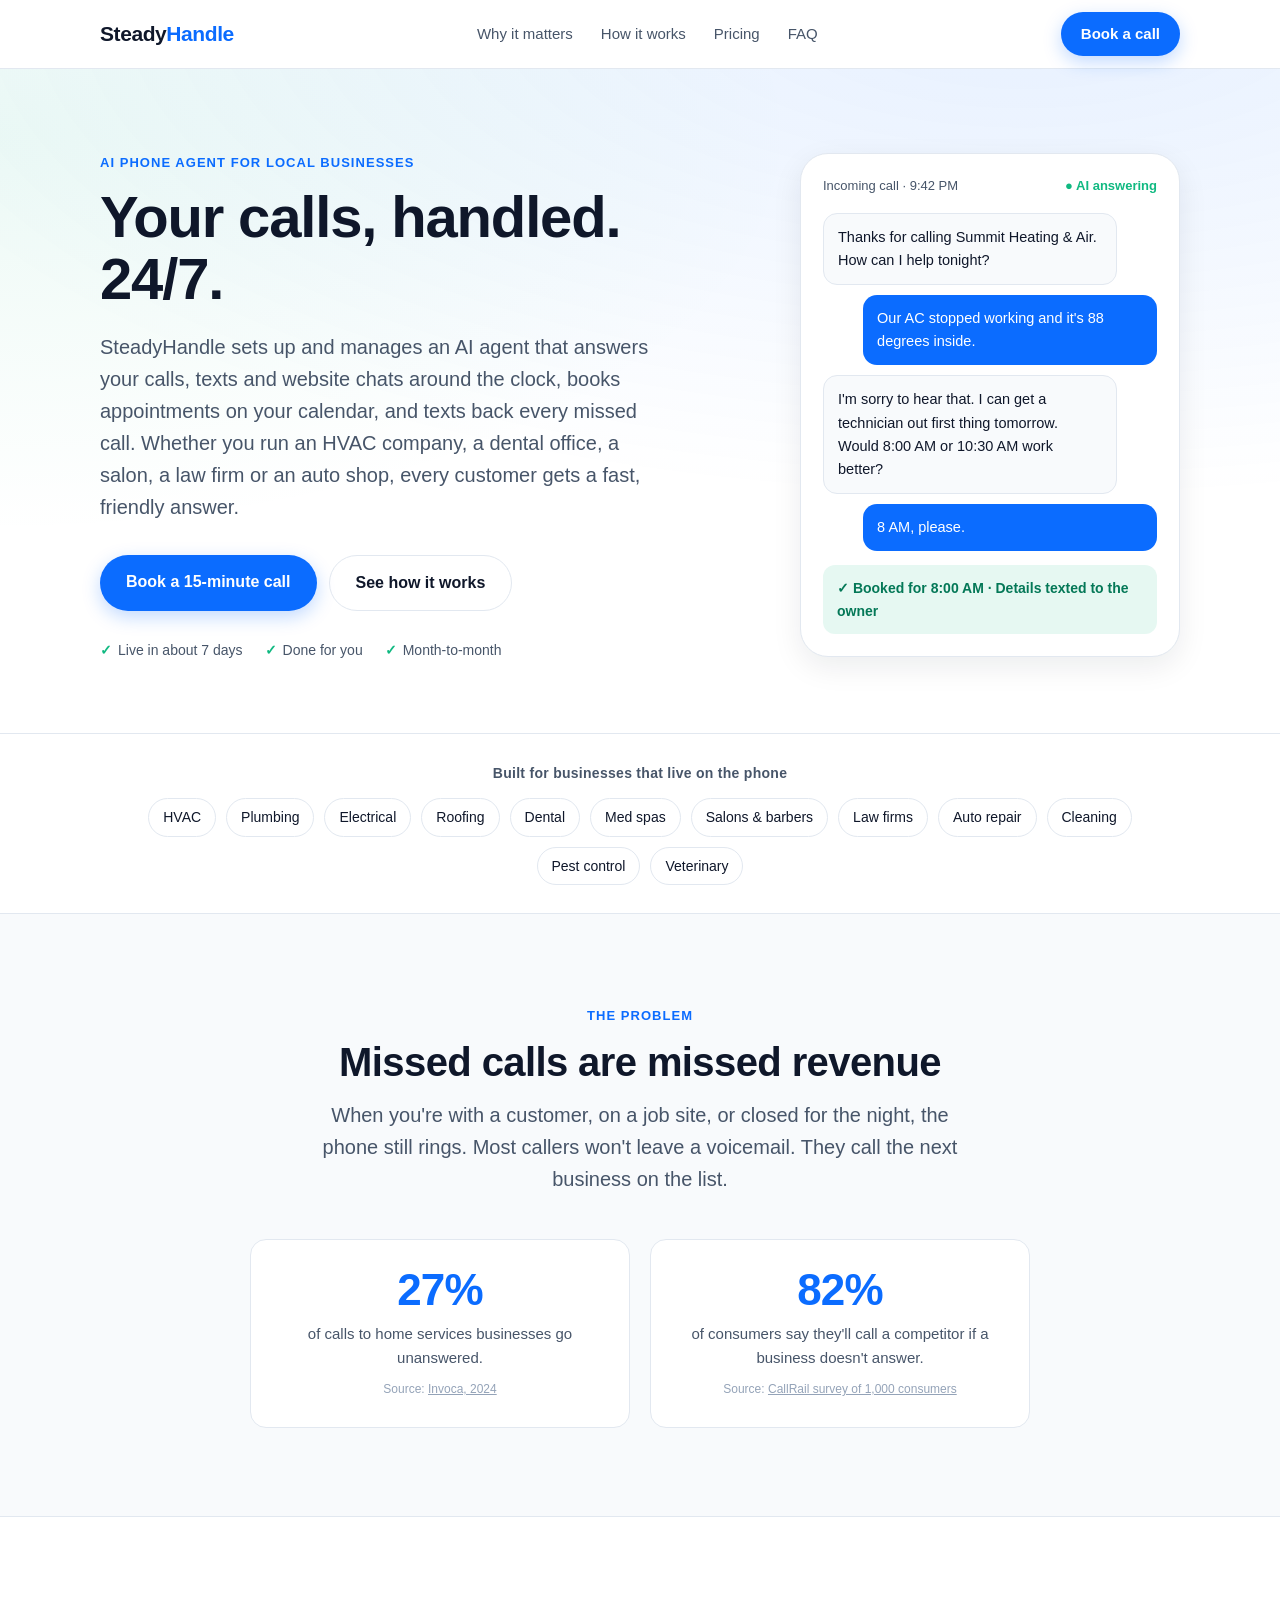
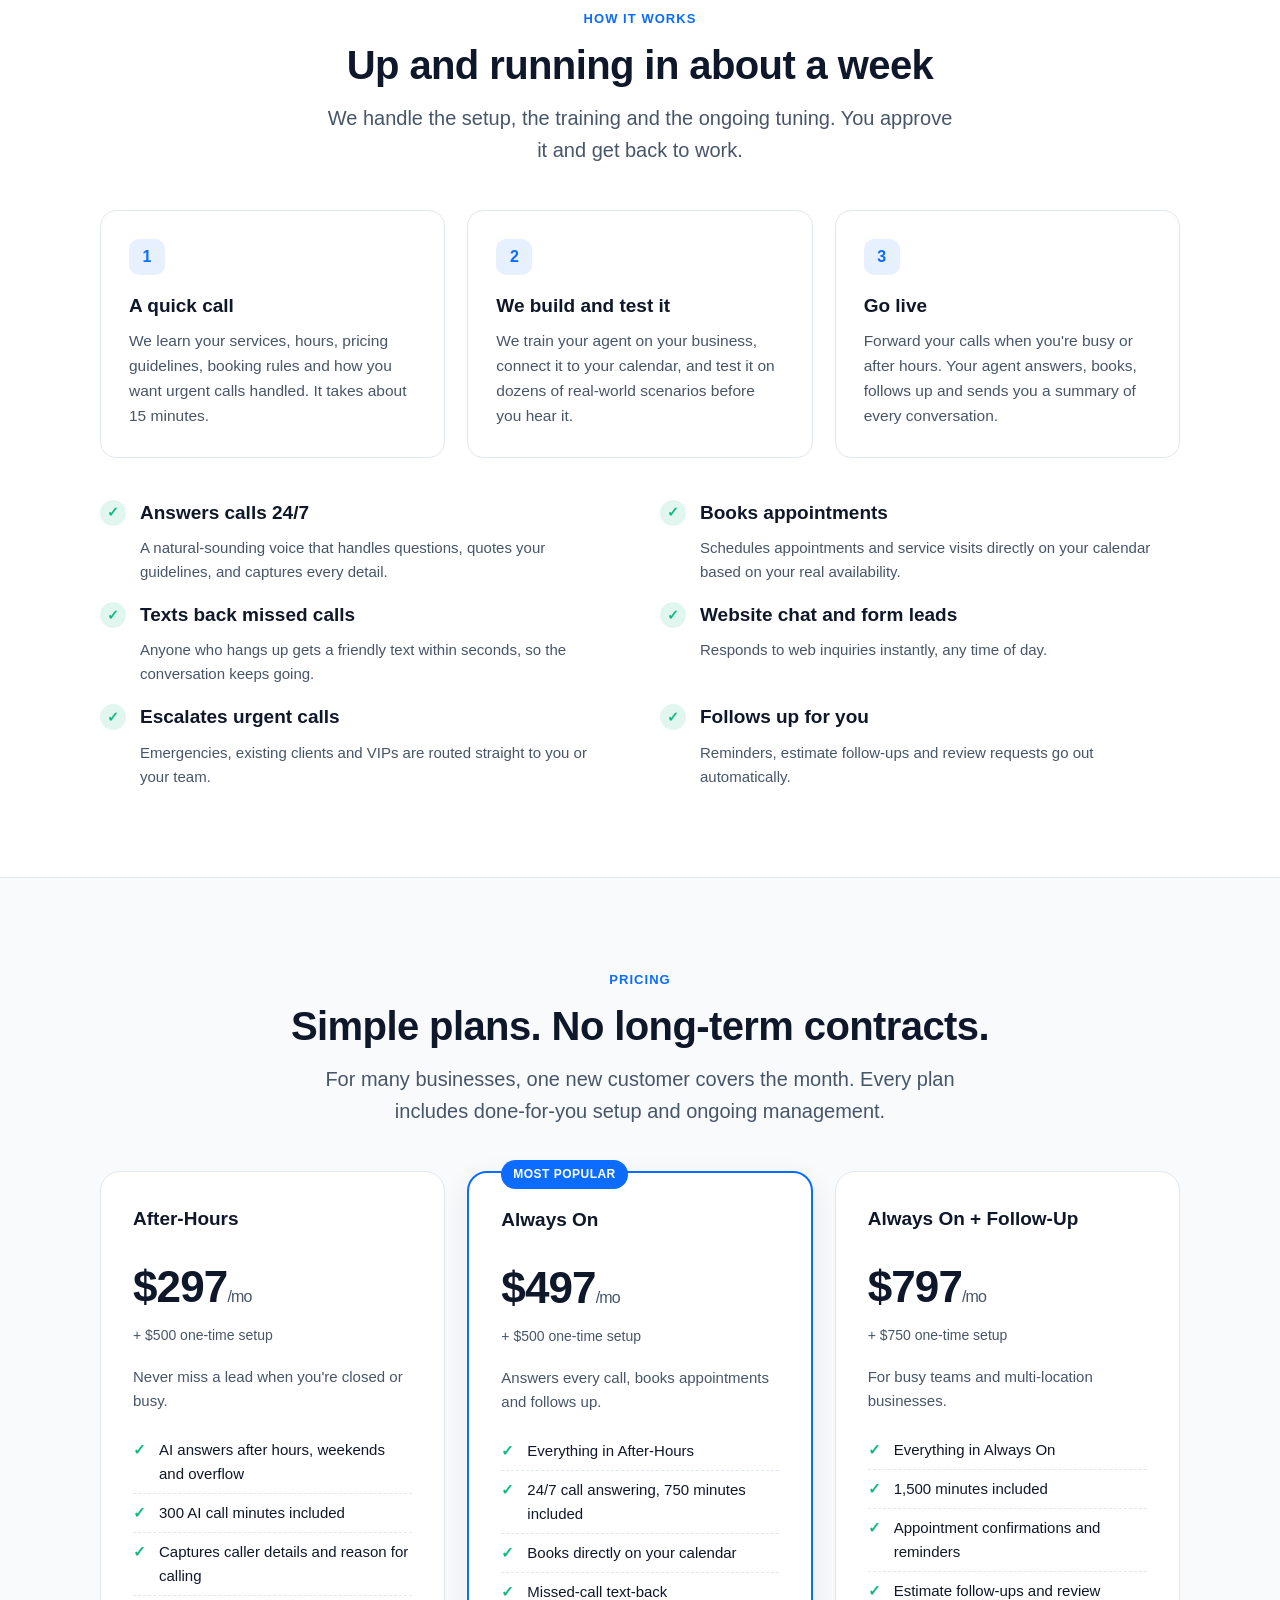
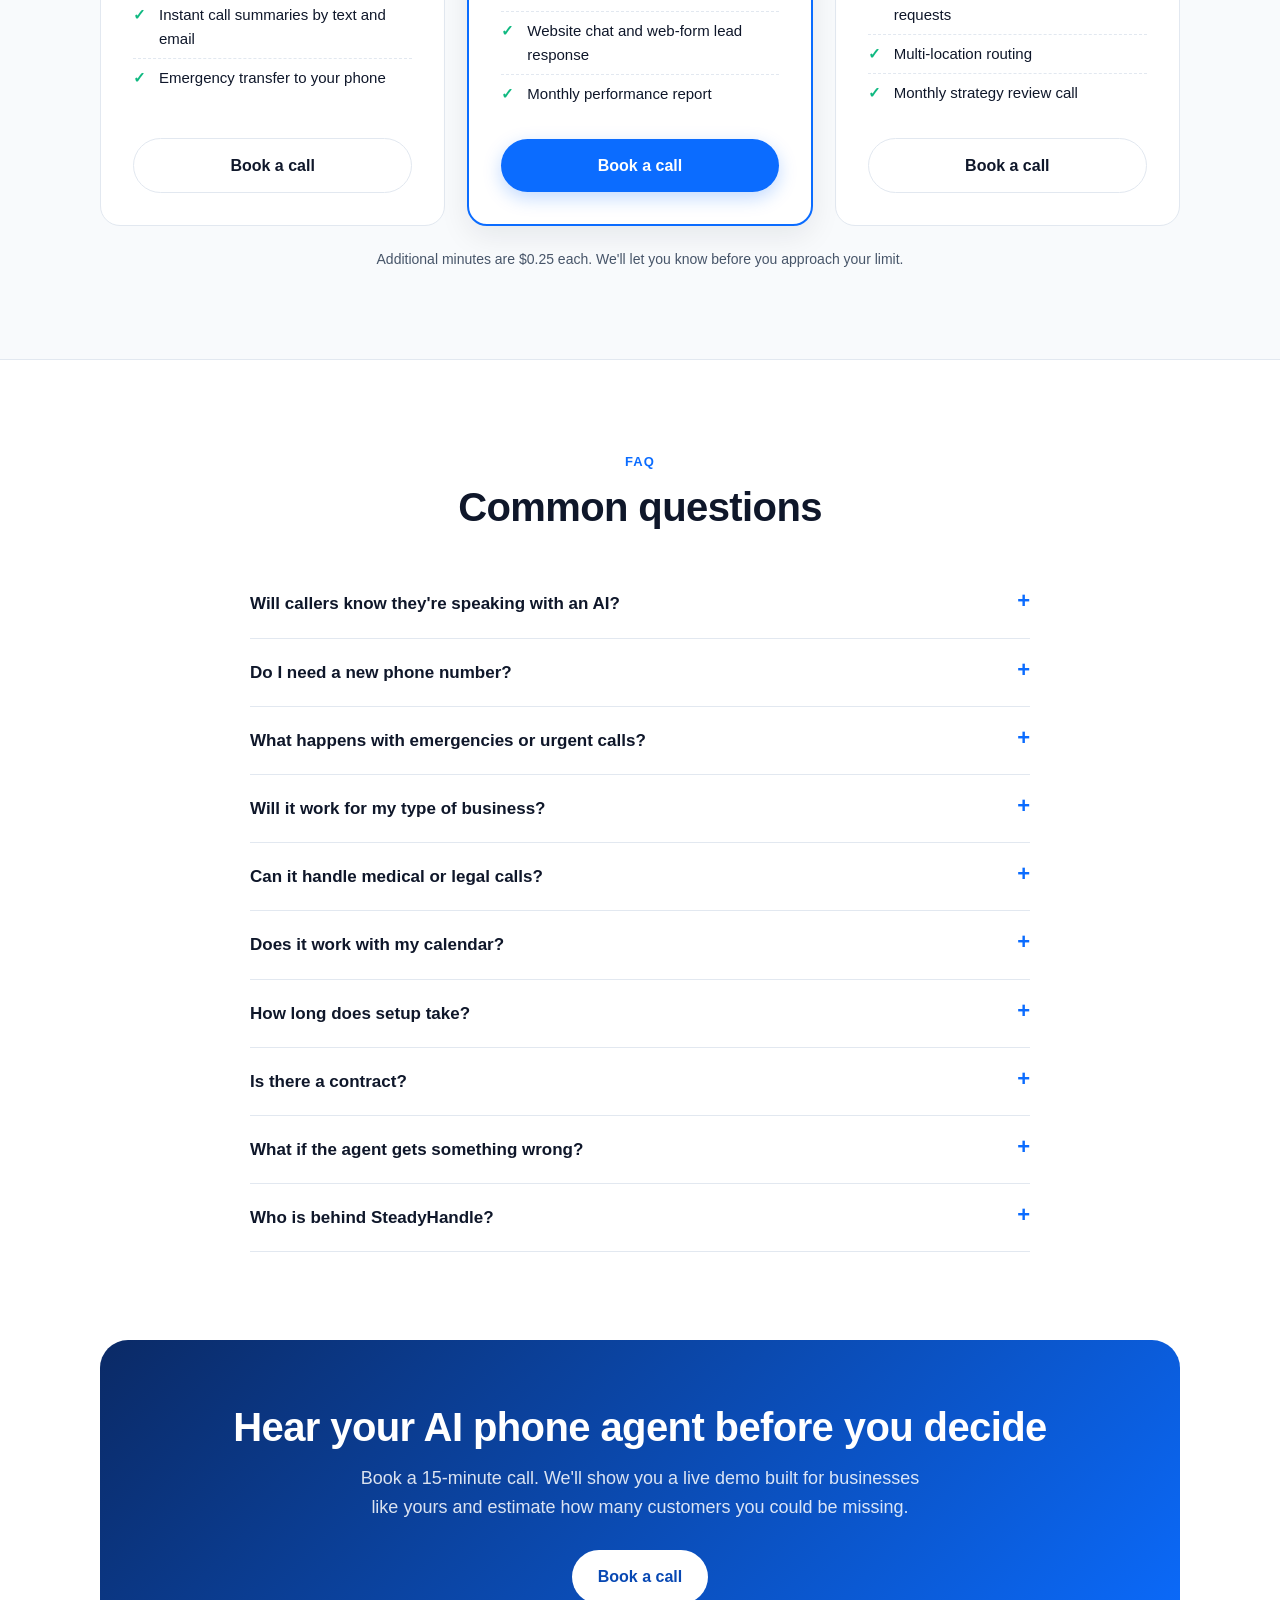
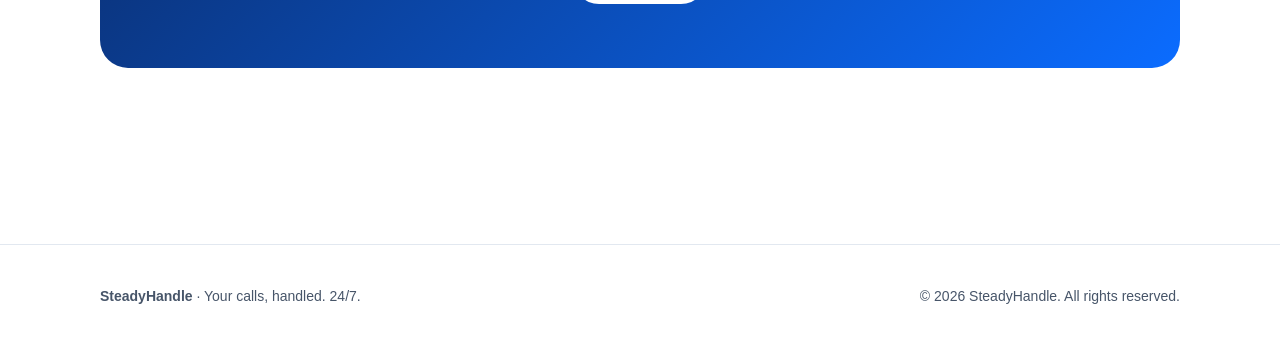
==== index.html @ 657ace02 "Point booking CTAs at cal.com scheduling link Replace the #book anchor on every booking CTA with htt" ====
<!DOCTYPE html>
<html lang="en">
<head>
<meta charset="UTF-8">
<meta name="viewport" content="width=device-width, initial-scale=1.0">
<title>SteadyHandle | Your calls, handled. 24/7.</title>
<meta name="description" content="SteadyHandle sets up and manages an AI phone agent for local businesses. It answers calls, texts and web chats 24/7, books appointments on your calendar, and texts back missed calls.">
<style>
  :root{
    --ink:#0f172a;--muted:#475569;--line:#e2e8f0;--bg:#ffffff;--soft:#f8fafc;
    --brand:#0b6cff;--brand-dark:#0848b3;--accent:#10b981;--radius:16px;
    --shadow:0 10px 30px rgba(15,23,42,.08);
  }
  *{box-sizing:border-box;margin:0;padding:0}
  html{scroll-behavior:smooth}
  body{font-family:-apple-system,BlinkMacSystemFont,"Segoe UI",Inter,Roboto,Helvetica,Arial,sans-serif;color:var(--ink);background:var(--bg);line-height:1.6;-webkit-font-smoothing:antialiased}
  a{color:inherit;text-decoration:none}
  .wrap{max-width:1120px;margin:0 auto;padding:0 20px}
  .btn{display:inline-block;background:var(--brand);color:#fff;font-weight:600;padding:14px 26px;border-radius:999px;transition:background .2s,transform .2s;box-shadow:0 6px 18px rgba(11,108,255,.25)}
  .btn:hover{background:var(--brand-dark);transform:translateY(-1px)}
  .btn.ghost{background:transparent;color:var(--ink);border:1px solid var(--line);box-shadow:none}
  .btn.ghost:hover{background:var(--soft)}
  section{padding:88px 0}
  .eyebrow{display:inline-block;font-size:13px;font-weight:700;letter-spacing:.08em;text-transform:uppercase;color:var(--brand);margin-bottom:12px}
  h1{font-size:clamp(34px,5.5vw,58px);line-height:1.08;letter-spacing:-.02em}
  h2{font-size:clamp(28px,4vw,40px);line-height:1.15;letter-spacing:-.015em;margin-bottom:14px}
  h3{font-size:19px;margin-bottom:8px}
  .lead{font-size:clamp(17px,2vw,20px);color:var(--muted);max-width:640px}
  .center{text-align:center}.center .lead{margin:0 auto}

  /* nav */
  header{position:sticky;top:0;z-index:50;background:rgba(255,255,255,.92);backdrop-filter:blur(10px);border-bottom:1px solid var(--line)}
  .nav{display:flex;align-items:center;justify-content:space-between;height:68px}
  .logo{font-weight:800;font-size:21px;letter-spacing:-.02em}
  .logo em{font-style:normal;color:var(--brand)}
  .nav ul{display:flex;gap:28px;list-style:none;font-size:15px;color:var(--muted)}
  .nav ul a:hover{color:var(--ink)}
  .nav .btn{padding:10px 20px;font-size:15px}
  @media(max-width:820px){.nav ul{display:none}}

  /* hero */
  .hero{padding:80px 0 72px;background:radial-gradient(1200px 500px at 80% -10%,rgba(11,108,255,.10),transparent),radial-gradient(800px 400px at 0% 10%,rgba(16,185,129,.08),transparent)}
  .hero-grid{display:grid;grid-template-columns:1.1fr .9fr;gap:56px;align-items:center}
  .hero p.lead{margin:20px 0 32px}
  .cta-row{display:flex;gap:12px;flex-wrap:wrap}
  .trust{margin-top:28px;display:flex;gap:22px;flex-wrap:wrap;font-size:14px;color:var(--muted)}
  .trust div::before{content:"✓";color:var(--accent);font-weight:700;margin-right:6px}
  .phone{background:#fff;border:1px solid var(--line);border-radius:28px;box-shadow:var(--shadow);padding:22px;max-width:380px;margin-left:auto}
  .phone .top{display:flex;justify-content:space-between;font-size:13px;color:var(--muted);margin-bottom:16px}
  .live{color:var(--accent);font-weight:600}
  .bubble{padding:12px 14px;border-radius:14px;font-size:14.5px;margin-bottom:10px;max-width:88%}
  .bubble.ai{background:var(--soft);border:1px solid var(--line)}
  .bubble.caller{background:var(--brand);color:#fff;margin-left:auto}
  .booked{margin-top:14px;padding:12px 14px;border-radius:12px;background:rgba(16,185,129,.1);color:#047857;font-size:14px;font-weight:600}
  @media(max-width:900px){.hero-grid{grid-template-columns:1fr}.phone{margin:0 auto}}

  .industries{padding:28px 0;border-top:1px solid var(--line)}
  .ind-title{text-align:center;font-size:14px;font-weight:600;color:var(--muted);margin-bottom:14px;letter-spacing:.02em}
  .chips{display:flex;flex-wrap:wrap;gap:10px;justify-content:center}
  .chips span{border:1px solid var(--line);border-radius:999px;padding:7px 14px;font-size:14px;color:var(--ink);background:#fff}
  /* problem */
  .problem{background:var(--soft);border-top:1px solid var(--line);border-bottom:1px solid var(--line)}
  .stats{display:grid;grid-template-columns:repeat(2,1fr);gap:20px;margin-top:44px;max-width:780px;margin-left:auto;margin-right:auto}
  .stat{background:#fff;border:1px solid var(--line);border-radius:var(--radius);padding:28px}
  .stat b{display:block;font-size:44px;line-height:1;color:var(--brand);margin-bottom:10px;letter-spacing:-.02em}
  .stat p{color:var(--muted);font-size:15px}
  .src{font-size:12px;color:#94a3b8;margin-top:10px;display:block}
  .src a{text-decoration:underline}
  @media(max-width:820px){.stats{grid-template-columns:1fr}}

  /* steps / features */
  .grid3{display:grid;grid-template-columns:repeat(3,1fr);gap:22px;margin-top:44px}
  .card{border:1px solid var(--line);border-radius:var(--radius);padding:28px;background:#fff}
  .num{width:36px;height:36px;border-radius:10px;background:rgba(11,108,255,.1);color:var(--brand);font-weight:800;display:flex;align-items:center;justify-content:center;margin-bottom:16px}
  .card p{color:var(--muted);font-size:15.5px}
  .features{display:grid;grid-template-columns:repeat(2,1fr);gap:16px 40px;margin-top:40px}
  .feat{display:flex;gap:14px}
  .feat i{flex:0 0 26px;height:26px;border-radius:50%;background:rgba(16,185,129,.12);color:var(--accent);font-style:normal;font-weight:800;display:flex;align-items:center;justify-content:center;font-size:14px;margin-top:2px}
  .feat p{color:var(--muted);font-size:15px}
  @media(max-width:820px){.grid3,.features{grid-template-columns:1fr}}

  /* pricing */
  .pricing{background:var(--soft);border-top:1px solid var(--line);border-bottom:1px solid var(--line)}
  .plans{display:grid;grid-template-columns:repeat(3,1fr);gap:22px;margin-top:44px;align-items:stretch}
  .plan{background:#fff;border:1px solid var(--line);border-radius:20px;padding:32px;display:flex;flex-direction:column}
  .plan.pop{border:2px solid var(--brand);box-shadow:var(--shadow);position:relative}
  .badge{position:absolute;top:-13px;left:32px;background:var(--brand);color:#fff;font-size:12px;font-weight:700;padding:5px 12px;border-radius:999px;letter-spacing:.04em}
  .plan .price{font-size:44px;font-weight:800;letter-spacing:-.02em;margin:10px 0 2px}
  .plan .price small{font-size:16px;font-weight:500;color:var(--muted)}
  .plan .setup{font-size:14px;color:var(--muted);margin-bottom:18px}
  .plan .desc{color:var(--muted);font-size:15px;margin-bottom:18px}
  .plan ul{list-style:none;margin-bottom:26px;flex:1}
  .plan li{padding:7px 0 7px 26px;position:relative;font-size:15px;border-bottom:1px dashed var(--line)}
  .plan li:last-child{border-bottom:0}
  .plan li::before{content:"✓";position:absolute;left:0;color:var(--accent);font-weight:800}
  .plan .btn{text-align:center}
  .note{text-align:center;color:var(--muted);font-size:14px;margin-top:22px}
  @media(max-width:900px){.plans{grid-template-columns:1fr}}

  /* faq */
  .faq{max-width:780px;margin:40px auto 0}
  details{border-bottom:1px solid var(--line);padding:20px 0}
  summary{cursor:pointer;font-weight:600;font-size:17px;list-style:none;display:flex;justify-content:space-between;gap:16px}
  summary::-webkit-details-marker{display:none}
  summary::after{content:"+";font-size:22px;color:var(--brand);line-height:1}
  details[open] summary::after{content:"–"}
  details p{color:var(--muted);margin-top:12px;font-size:15.5px}

  /* cta */
  .final{background:linear-gradient(135deg,#0b2a66,#0b6cff);color:#fff;border-radius:28px;padding:64px 32px;text-align:center}
  .final h2{color:#fff}
  .final p{color:rgba(255,255,255,.85);max-width:560px;margin:0 auto 28px;font-size:18px}
  .final .btn{background:#fff;color:var(--brand-dark);box-shadow:none}
  .final .btn:hover{background:#eef4ff}
  footer{padding:40px 0;color:var(--muted);font-size:14px;border-top:1px solid var(--line);margin-top:88px}
  .foot{display:flex;justify-content:space-between;gap:16px;flex-wrap:wrap}
</style>
</head>
<body>

<header>
  <div class="wrap nav">
    <a href="#" class="logo">Steady<em>Handle</em></a>
    <ul>
      <li><a href="#problem">Why it matters</a></li>
      <li><a href="#how">How it works</a></li>
      <li><a href="#pricing">Pricing</a></li>
      <li><a href="#faq">FAQ</a></li>
    </ul>
    <a href="https://cal.com/steadyhandle/intro" target="_blank" rel="noopener" class="btn">Book a call</a>
  </div>
</header>

<section class="hero">
  <div class="wrap hero-grid">
    <div>
      <span class="eyebrow">AI phone agent for local businesses</span>
      <h1>Your calls, handled. 24/7.</h1>
      <p class="lead">SteadyHandle sets up and manages an AI agent that answers your calls, texts and website chats around the clock, books appointments on your calendar, and texts back every missed call. Whether you run an HVAC company, a dental office, a salon, a law firm or an auto shop, every customer gets a fast, friendly answer.</p>
      <div class="cta-row">
        <a href="https://cal.com/steadyhandle/intro" target="_blank" rel="noopener" class="btn">Book a 15-minute call</a>
        <a href="#how" class="btn ghost">See how it works</a>
      </div>
      <div class="trust">
        <div>Live in about 7 days</div>
        <div>Done for you</div>
        <div>Month-to-month</div>
      </div>
    </div>
    <div class="phone" aria-label="Example call transcript">
      <div class="top"><span>Incoming call · 9:42 PM</span><span class="live">● AI answering</span></div>
      <div class="bubble ai">Thanks for calling Summit Heating &amp; Air. How can I help tonight?</div>
      <div class="bubble caller">Our AC stopped working and it's 88 degrees inside.</div>
      <div class="bubble ai">I'm sorry to hear that. I can get a technician out first thing tomorrow. Would 8:00 AM or 10:30 AM work better?</div>
      <div class="bubble caller">8 AM, please.</div>
      <div class="booked">✓ Booked for 8:00 AM · Details texted to the owner</div>
    </div>
  </div>
</section>


<section class="industries" aria-label="Industries we serve">
  <div class="wrap">
    <p class="ind-title">Built for businesses that live on the phone</p>
    <div class="chips">
      <span>HVAC</span><span>Plumbing</span><span>Electrical</span><span>Roofing</span><span>Dental</span><span>Med spas</span><span>Salons &amp; barbers</span><span>Law firms</span><span>Auto repair</span><span>Cleaning</span><span>Pest control</span><span>Veterinary</span>
    </div>
  </div>
</section>

<section class="problem" id="problem">
  <div class="wrap center">
    <span class="eyebrow">The problem</span>
    <h2>Missed calls are missed revenue</h2>
    <p class="lead">When you're with a customer, on a job site, or closed for the night, the phone still rings. Most callers won't leave a voicemail. They call the next business on the list.</p>
    <div class="stats">
      <div class="stat">
        <b>27%</b>
        <p>of calls to home services businesses go unanswered.</p>
        <span class="src">Source: <a href="https://www.invoca.com/blog/how-much-missed-sales-calls-cost-home-services-businesses" target="_blank" rel="noopener">Invoca, 2024</a></span>
      </div>
      <div class="stat">
        <b>82%</b>
        <p>of consumers say they'll call a competitor if a business doesn't answer.</p>
        <span class="src">Source: <a href="https://www.callrail.com/blog/missed-calls-cost-businesses-more-than-ever" target="_blank" rel="noopener">CallRail survey of 1,000 consumers</a></span>
      </div>
    </div>
  </div>
</section>

<section id="how">
  <div class="wrap">
    <div class="center">
      <span class="eyebrow">How it works</span>
      <h2>Up and running in about a week</h2>
      <p class="lead">We handle the setup, the training and the ongoing tuning. You approve it and get back to work.</p>
    </div>
    <div class="grid3">
      <div class="card"><div class="num">1</div><h3>A quick call</h3><p>We learn your services, hours, pricing guidelines, booking rules and how you want urgent calls handled. It takes about 15 minutes.</p></div>
      <div class="card"><div class="num">2</div><h3>We build and test it</h3><p>We train your agent on your business, connect it to your calendar, and test it on dozens of real-world scenarios before you hear it.</p></div>
      <div class="card"><div class="num">3</div><h3>Go live</h3><p>Forward your calls when you're busy or after hours. Your agent answers, books, follows up and sends you a summary of every conversation.</p></div>
    </div>
    <div class="features">
      <div class="feat"><i>✓</i><div><h3>Answers calls 24/7</h3><p>A natural-sounding voice that handles questions, quotes your guidelines, and captures every detail.</p></div></div>
      <div class="feat"><i>✓</i><div><h3>Books appointments</h3><p>Schedules appointments and service visits directly on your calendar based on your real availability.</p></div></div>
      <div class="feat"><i>✓</i><div><h3>Texts back missed calls</h3><p>Anyone who hangs up gets a friendly text within seconds, so the conversation keeps going.</p></div></div>
      <div class="feat"><i>✓</i><div><h3>Website chat and form leads</h3><p>Responds to web inquiries instantly, any time of day.</p></div></div>
      <div class="feat"><i>✓</i><div><h3>Escalates urgent calls</h3><p>Emergencies, existing clients and VIPs are routed straight to you or your team.</p></div></div>
      <div class="feat"><i>✓</i><div><h3>Follows up for you</h3><p>Reminders, estimate follow-ups and review requests go out automatically.</p></div></div>
    </div>
  </div>
</section>

<section class="pricing" id="pricing">
  <div class="wrap">
    <div class="center">
      <span class="eyebrow">Pricing</span>
      <h2>Simple plans. No long-term contracts.</h2>
      <p class="lead">For many businesses, one new customer covers the month. Every plan includes done-for-you setup and ongoing management.</p>
    </div>
    <div class="plans">
      <div class="plan">
        <h3>After-Hours</h3>
        <div class="price">$297<small>/mo</small></div>
        <div class="setup">+ $500 one-time setup</div>
        <p class="desc">Never miss a lead when you're closed or busy.</p>
        <ul>
          <li>AI answers after hours, weekends and overflow</li>
          <li>300 AI call minutes included</li>
          <li>Captures caller details and reason for calling</li>
          <li>Instant call summaries by text and email</li>
          <li>Emergency transfer to your phone</li>
        </ul>
        <a href="https://cal.com/steadyhandle/intro" target="_blank" rel="noopener" class="btn ghost">Book a call</a>
      </div>
      <div class="plan pop">
        <span class="badge">MOST POPULAR</span>
        <h3>Always On</h3>
        <div class="price">$497<small>/mo</small></div>
        <div class="setup">+ $500 one-time setup</div>
        <p class="desc">Answers every call, books appointments and follows up.</p>
        <ul>
          <li>Everything in After-Hours</li>
          <li>24/7 call answering, 750 minutes included</li>
          <li>Books directly on your calendar</li>
          <li>Missed-call text-back</li>
          <li>Website chat and web-form lead response</li>
          <li>Monthly performance report</li>
        </ul>
        <a href="https://cal.com/steadyhandle/intro" target="_blank" rel="noopener" class="btn">Book a call</a>
      </div>
      <div class="plan">
        <h3>Always On + Follow-Up</h3>
        <div class="price">$797<small>/mo</small></div>
        <div class="setup">+ $750 one-time setup</div>
        <p class="desc">For busy teams and multi-location businesses.</p>
        <ul>
          <li>Everything in Always On</li>
          <li>1,500 minutes included</li>
          <li>Appointment confirmations and reminders</li>
          <li>Estimate follow-ups and review requests</li>
          <li>Multi-location routing</li>
          <li>Monthly strategy review call</li>
        </ul>
        <a href="https://cal.com/steadyhandle/intro" target="_blank" rel="noopener" class="btn ghost">Book a call</a>
      </div>
    </div>
    <p class="note">Additional minutes are $0.25 each. We'll let you know before you approach your limit.</p>
  </div>
</section>

<section id="faq">
  <div class="wrap">
    <div class="center">
      <span class="eyebrow">FAQ</span>
      <h2>Common questions</h2>
    </div>
    <div class="faq">
      <details><summary>Will callers know they're speaking with an AI?</summary><p>Yes. Your agent introduces itself as an AI assistant for your business. Callers get a fast, friendly answer instead of voicemail, and they can always ask to be connected to a person.</p></details>
      <details><summary>Do I need a new phone number?</summary><p>No. Keep your existing number and forward calls when you can't answer or after hours. We can also provide a new local number if you prefer.</p></details>
      <details><summary>What happens with emergencies or urgent calls?</summary><p>You decide the rules. Urgent calls can be transferred to you or whoever is on call right away, and you'll get an immediate text with the details.</p></details>
      <details><summary>Will it work for my type of business?</summary><p>If customers call you to ask questions, get a quote or book an appointment, yes. We tailor the agent to your industry, whether that's a service visit, a cleaning, a consultation or a haircut.</p></details>
      <details><summary>Can it handle medical or legal calls?</summary><p>The agent can book appointments, answer general questions and take messages. It does not give medical or legal advice, and it passes anything sensitive to your team. Practices that need HIPAA-compliant handling should mention it on our call so we can set things up correctly.</p></details>
      <details><summary>Does it work with my calendar?</summary><p>We connect your agent to the calendar we set up for you, and we can sync with Google Calendar or Outlook so appointments land where you already look.</p></details>
      <details><summary>How long does setup take?</summary><p>Most businesses are live in about 7 days. Text messaging registration with the carriers can occasionally take a little longer, and we handle it for you.</p></details>
      <details><summary>Is there a contract?</summary><p>No. All plans are month-to-month. You can cancel at any time.</p></details>
      <details><summary>What if the agent gets something wrong?</summary><p>We review conversations every week and keep improving your agent's answers. You can also flag any call and we'll update it quickly.</p></details>
      <details><summary>Who is behind SteadyHandle?</summary><p>SteadyHandle was founded by Michael Tariq Jamal, who also runs Get On Maps, a service that helps local businesses grow their presence on Google Maps.</p></details>
    </div>
  </div>
</section>

<section id="book" style="padding-top:0">
  <div class="wrap">
    <div class="final">
      <h2>Hear your AI phone agent before you decide</h2>
      <p>Book a 15-minute call. We'll show you a live demo built for businesses like yours and estimate how many customers you could be missing.</p>
      <a href="https://cal.com/steadyhandle/intro" target="_blank" rel="noopener" class="btn">Book a call</a>
    </div>
  </div>
</section>

<footer>
  <div class="wrap foot">
    <div><strong>SteadyHandle</strong> · Your calls, handled. 24/7.</div>
    <div>© <span id="y">2026</span> SteadyHandle. All rights reserved.</div>
  </div>
</footer>
<script>document.getElementById('y').textContent=new Date().getFullYear();</script>
</body>
</html>
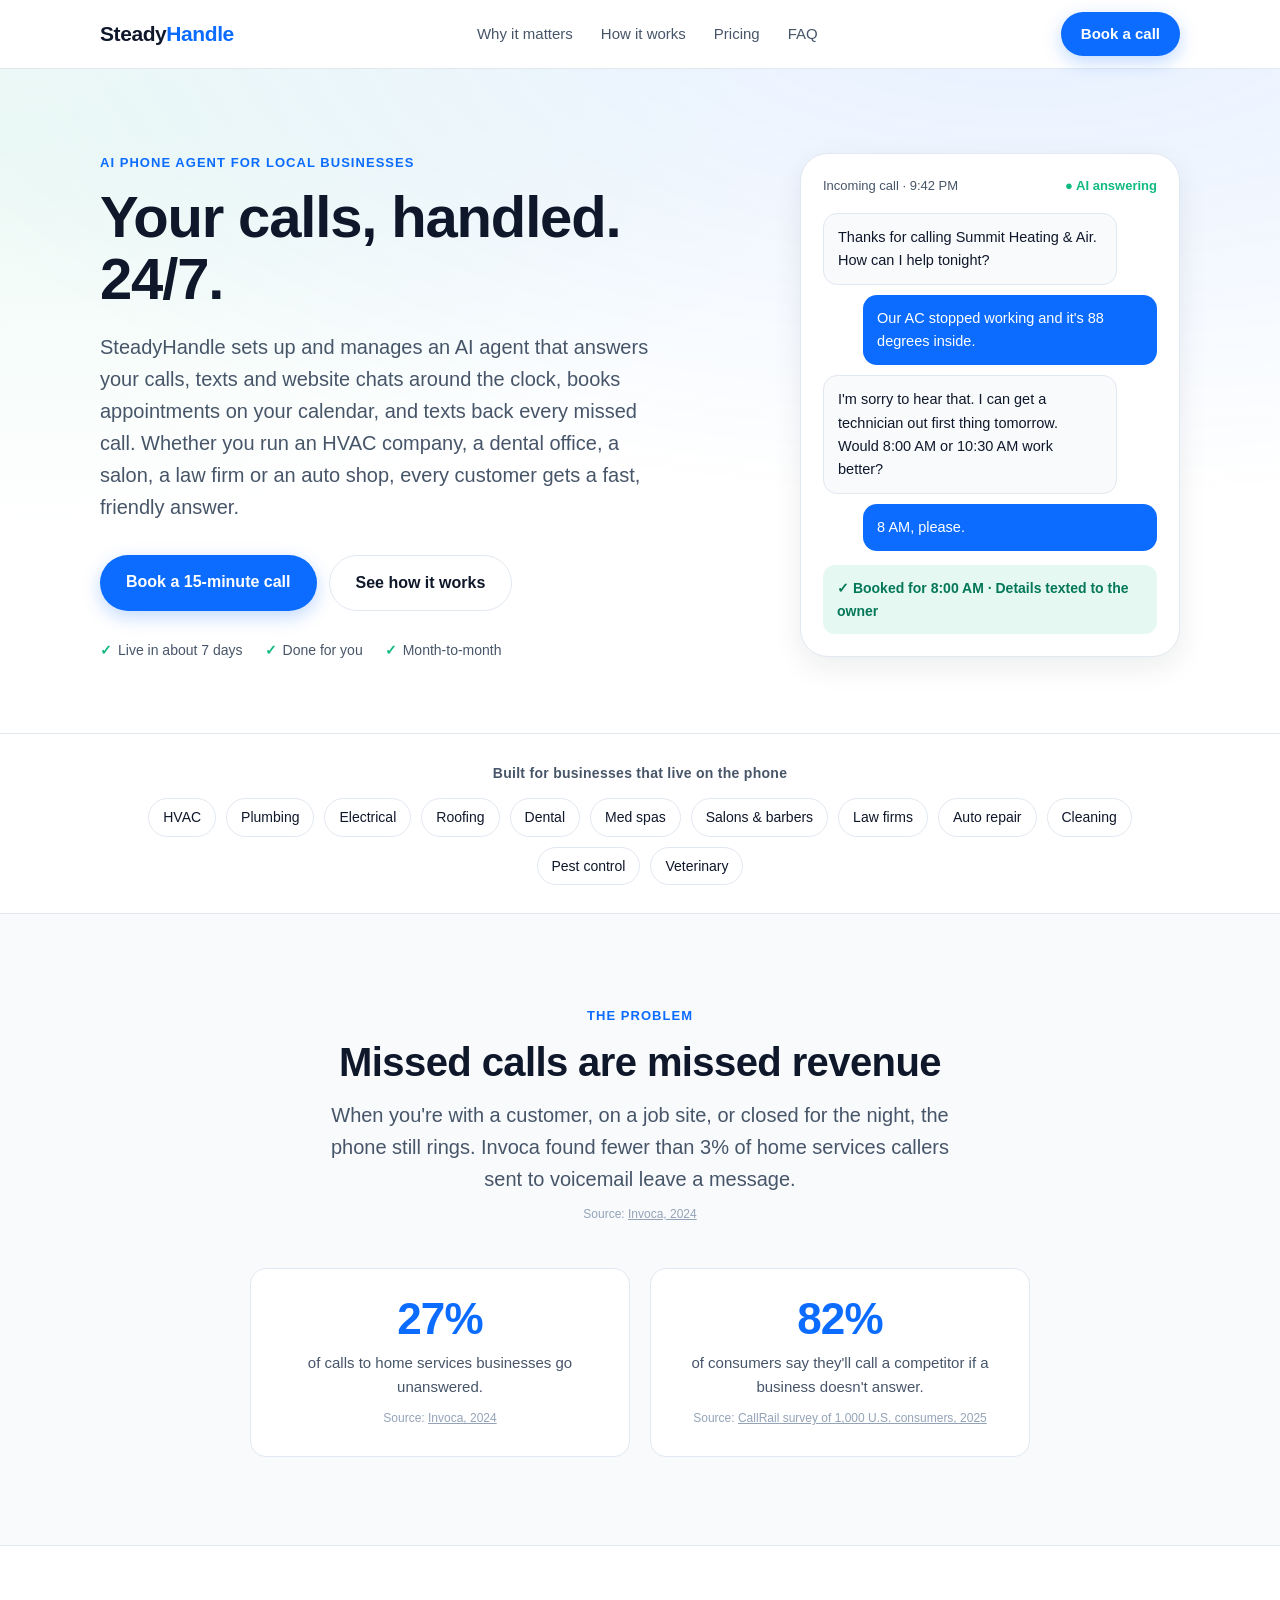
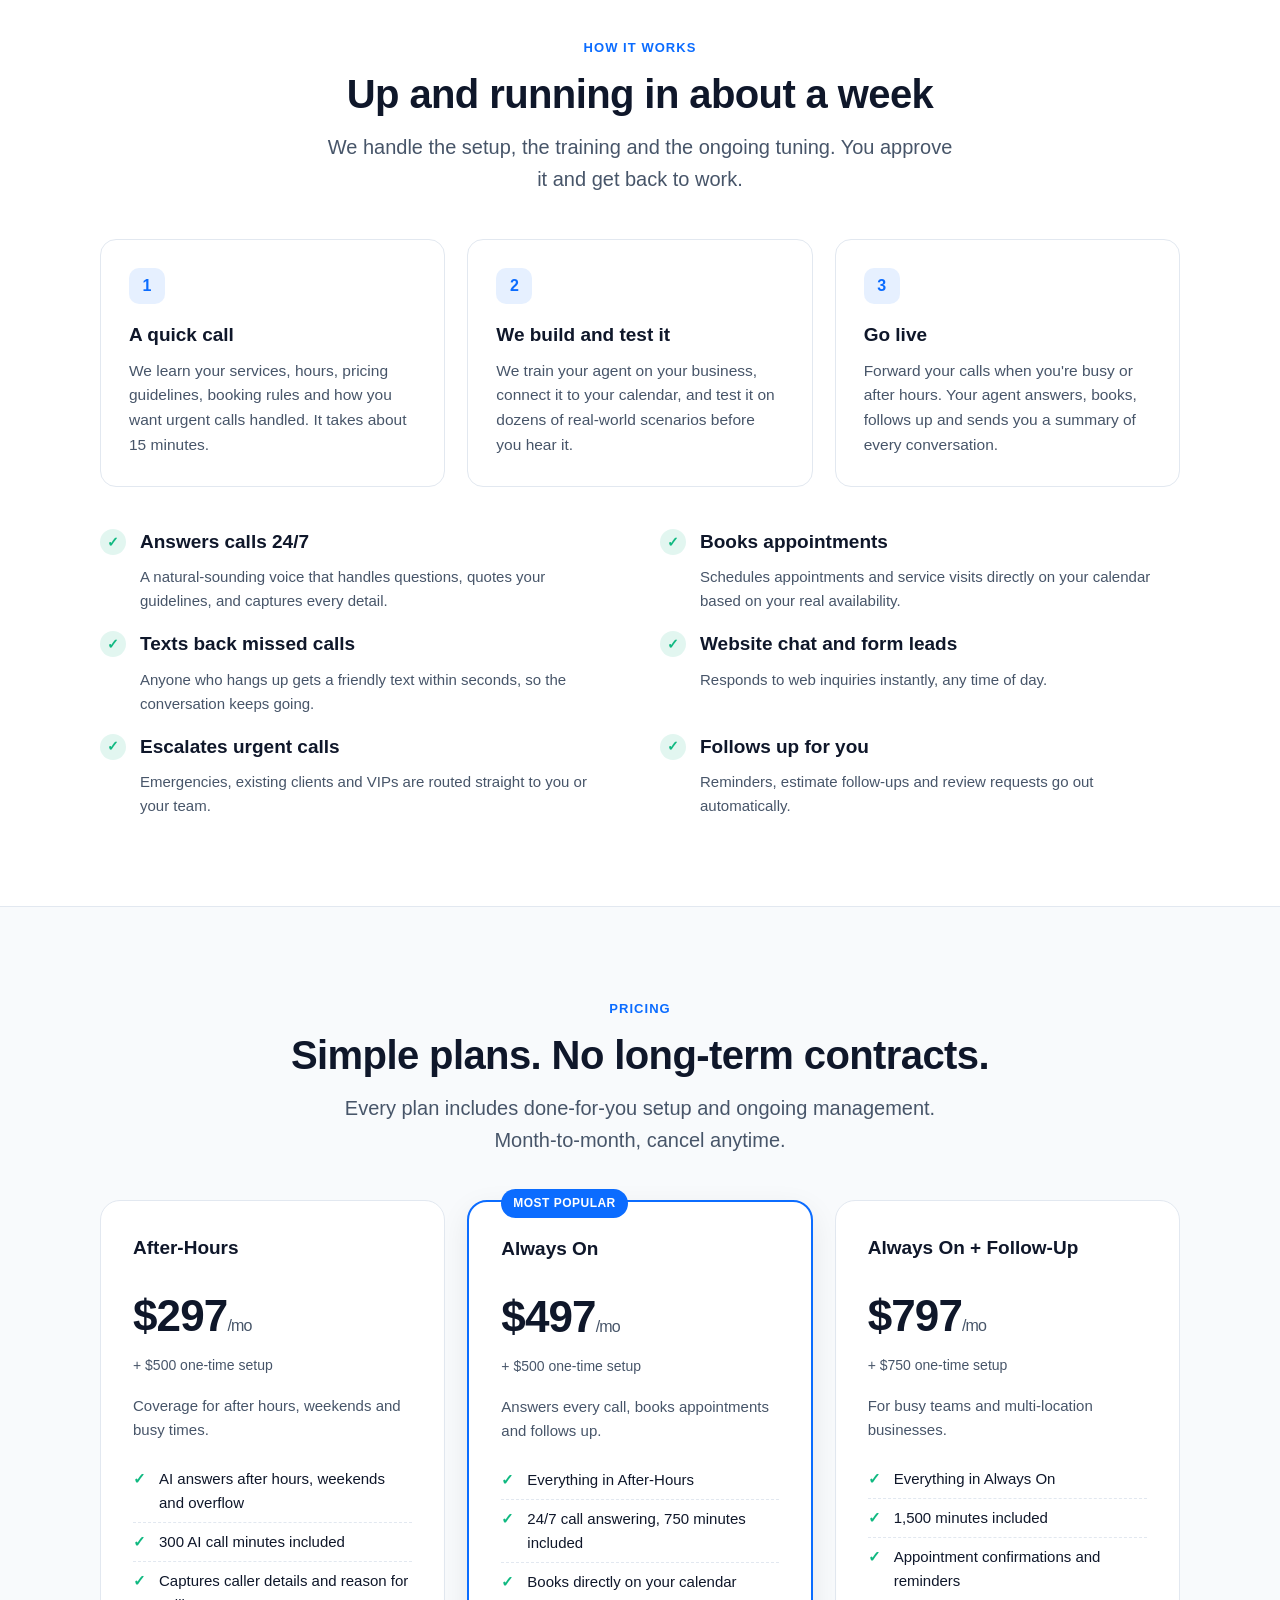
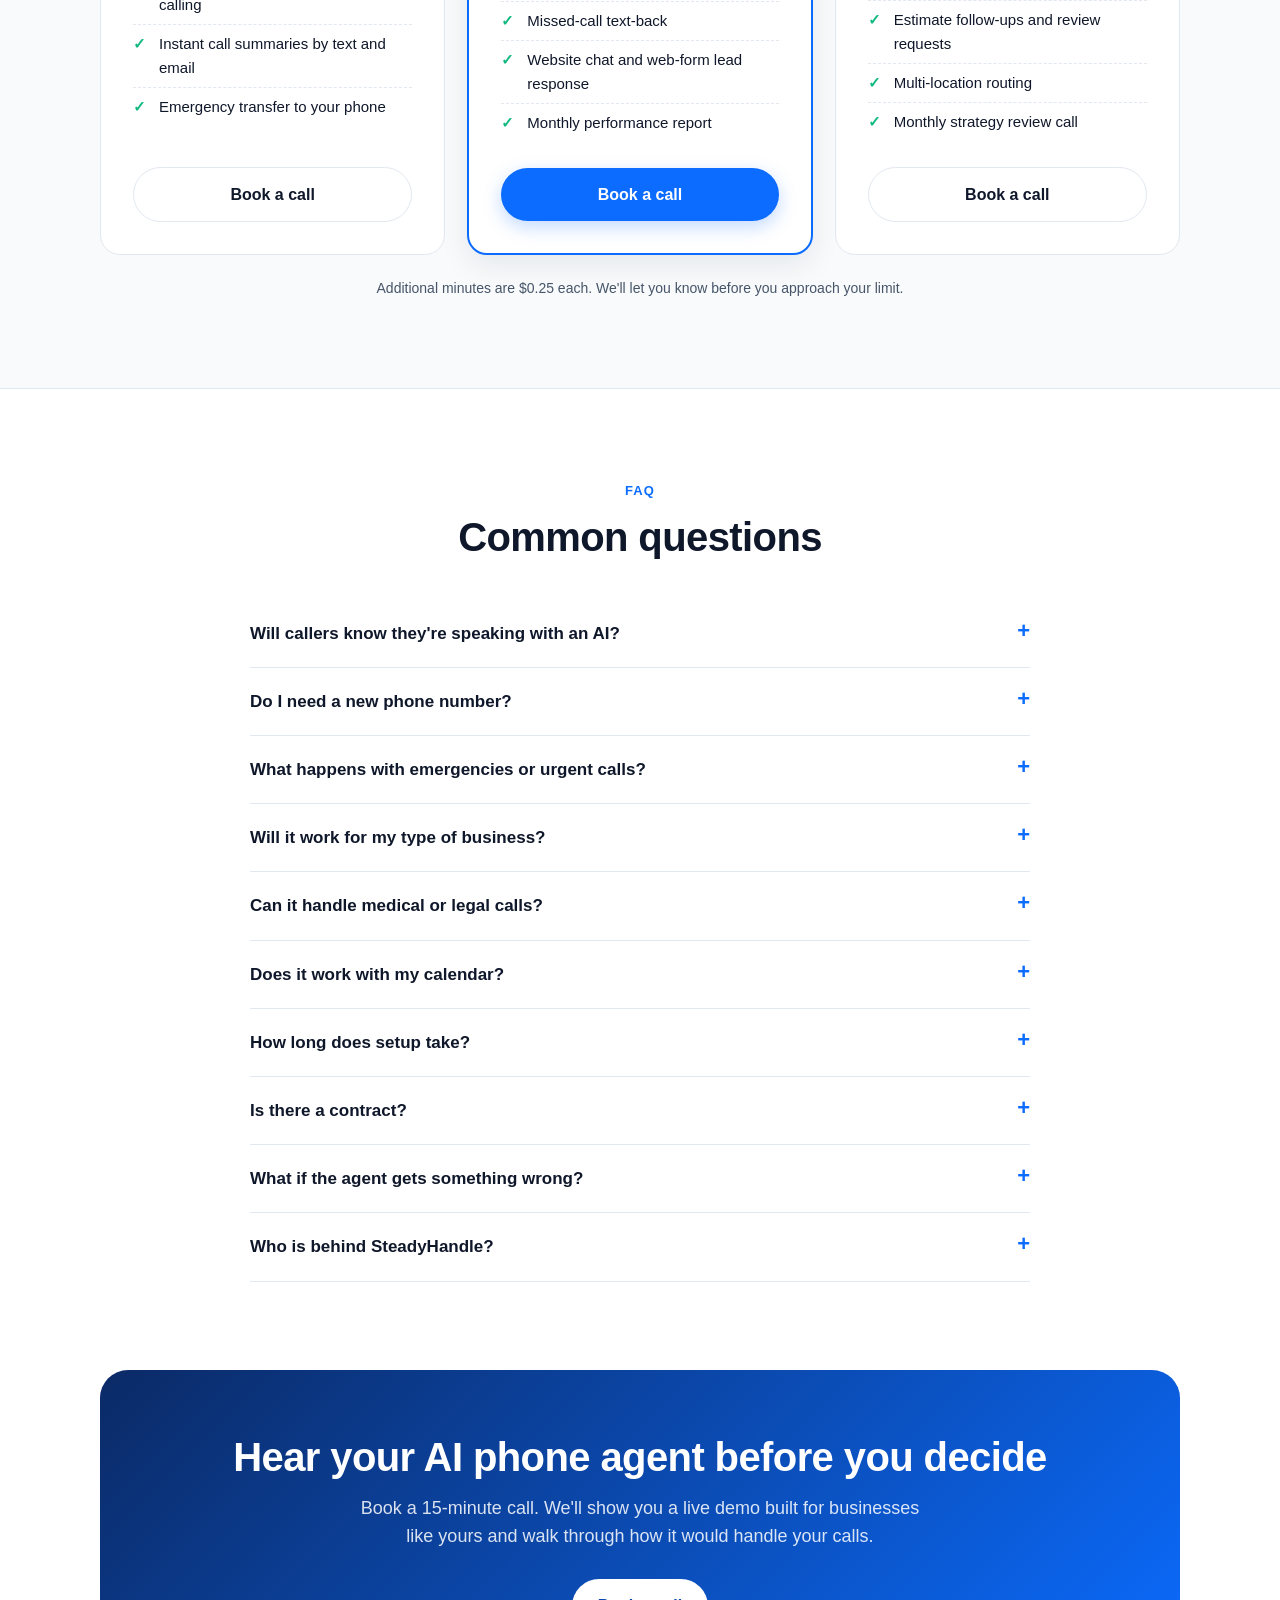
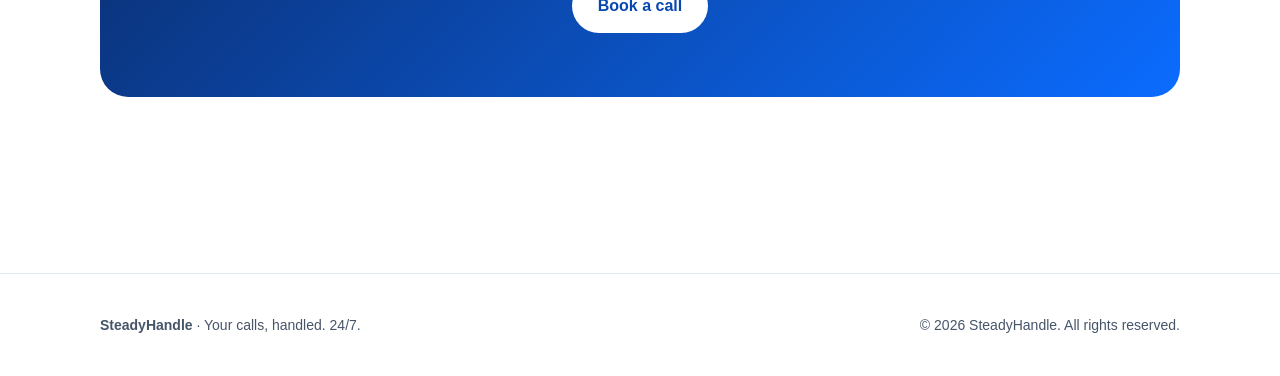
==== commit 0205400b: "Revise site copy: source every stat, remove accusatory claims Co-authored-by: tariqjamal415-lab <tar" ====
--- a/index.html
+++ b/index.html
@@ -172,7 +172,8 @@
   <div class="wrap center">
     <span class="eyebrow">The problem</span>
     <h2>Missed calls are missed revenue</h2>
-    <p class="lead">When you're with a customer, on a job site, or closed for the night, the phone still rings. Most callers won't leave a voicemail. They call the next business on the list.</p>
+    <p class="lead">When you're with a customer, on a job site, or closed for the night, the phone still rings. Invoca found fewer than 3% of home services callers sent to voicemail leave a message.</p>
+    <span class="src">Source: <a href="https://www.invoca.com/blog/how-much-missed-sales-calls-cost-home-services-businesses" target="_blank" rel="noopener">Invoca, 2024</a></span>
     <div class="stats">
       <div class="stat">
         <b>27%</b>
@@ -182,7 +183,7 @@
       <div class="stat">
         <b>82%</b>
         <p>of consumers say they'll call a competitor if a business doesn't answer.</p>
-        <span class="src">Source: <a href="https://www.callrail.com/blog/missed-calls-cost-businesses-more-than-ever" target="_blank" rel="noopener">CallRail survey of 1,000 consumers</a></span>
+        <span class="src">Source: <a href="https://www.callrail.com/blog/missed-calls-cost-businesses-more-than-ever" target="_blank" rel="noopener">CallRail survey of 1,000 U.S. consumers, 2025</a></span>
       </div>
     </div>
   </div>
@@ -216,14 +217,14 @@
     <div class="center">
       <span class="eyebrow">Pricing</span>
       <h2>Simple plans. No long-term contracts.</h2>
-      <p class="lead">For many businesses, one new customer covers the month. Every plan includes done-for-you setup and ongoing management.</p>
+      <p class="lead">Every plan includes done-for-you setup and ongoing management. Month-to-month, cancel anytime.</p>
     </div>
     <div class="plans">
       <div class="plan">
         <h3>After-Hours</h3>
         <div class="price">$297<small>/mo</small></div>
         <div class="setup">+ $500 one-time setup</div>
-        <p class="desc">Never miss a lead when you're closed or busy.</p>
+        <p class="desc">Coverage for after hours, weekends and busy times.</p>
         <ul>
           <li>AI answers after hours, weekends and overflow</li>
           <li>300 AI call minutes included</li>
@@ -294,7 +295,7 @@
   <div class="wrap">
     <div class="final">
       <h2>Hear your AI phone agent before you decide</h2>
-      <p>Book a 15-minute call. We'll show you a live demo built for businesses like yours and estimate how many customers you could be missing.</p>
+      <p>Book a 15-minute call. We'll show you a live demo built for businesses like yours and walk through how it would handle your calls.</p>
       <a href="https://cal.com/steadyhandle/intro" target="_blank" rel="noopener" class="btn">Book a call</a>
     </div>
   </div>
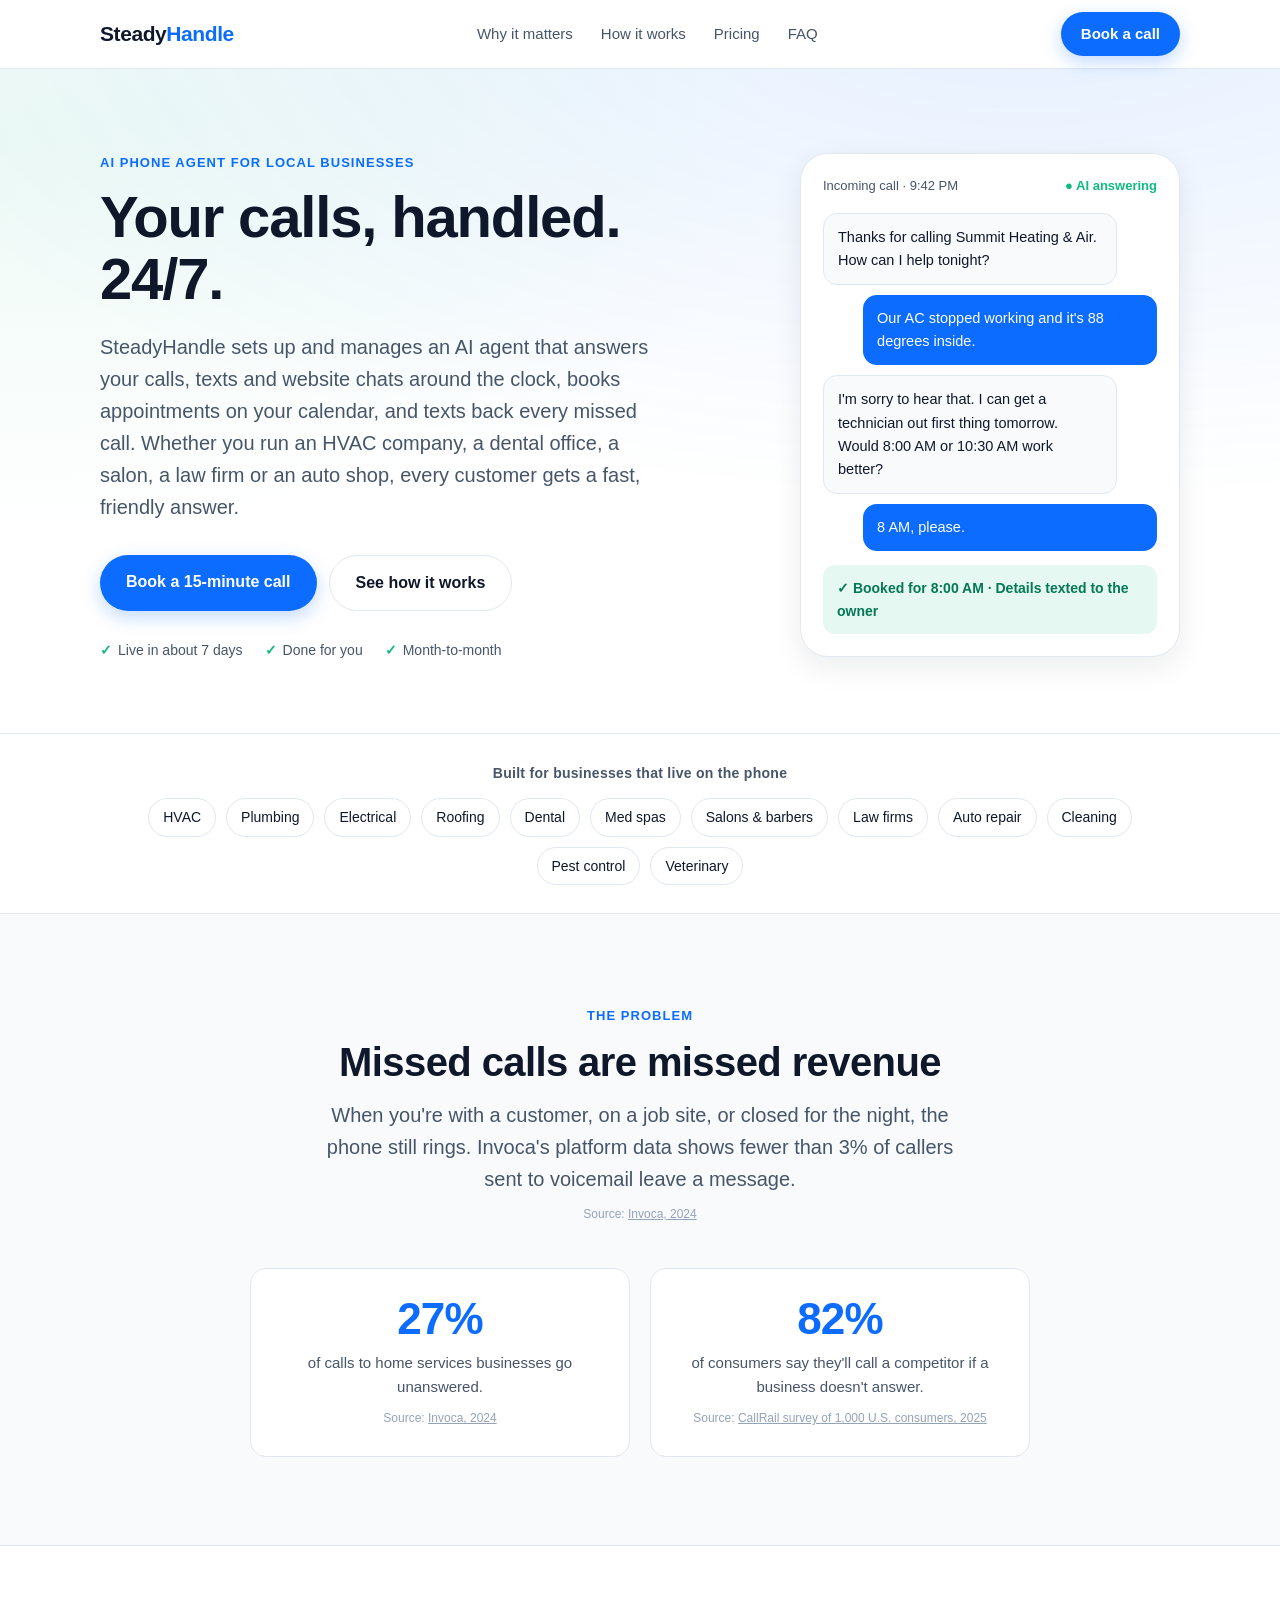
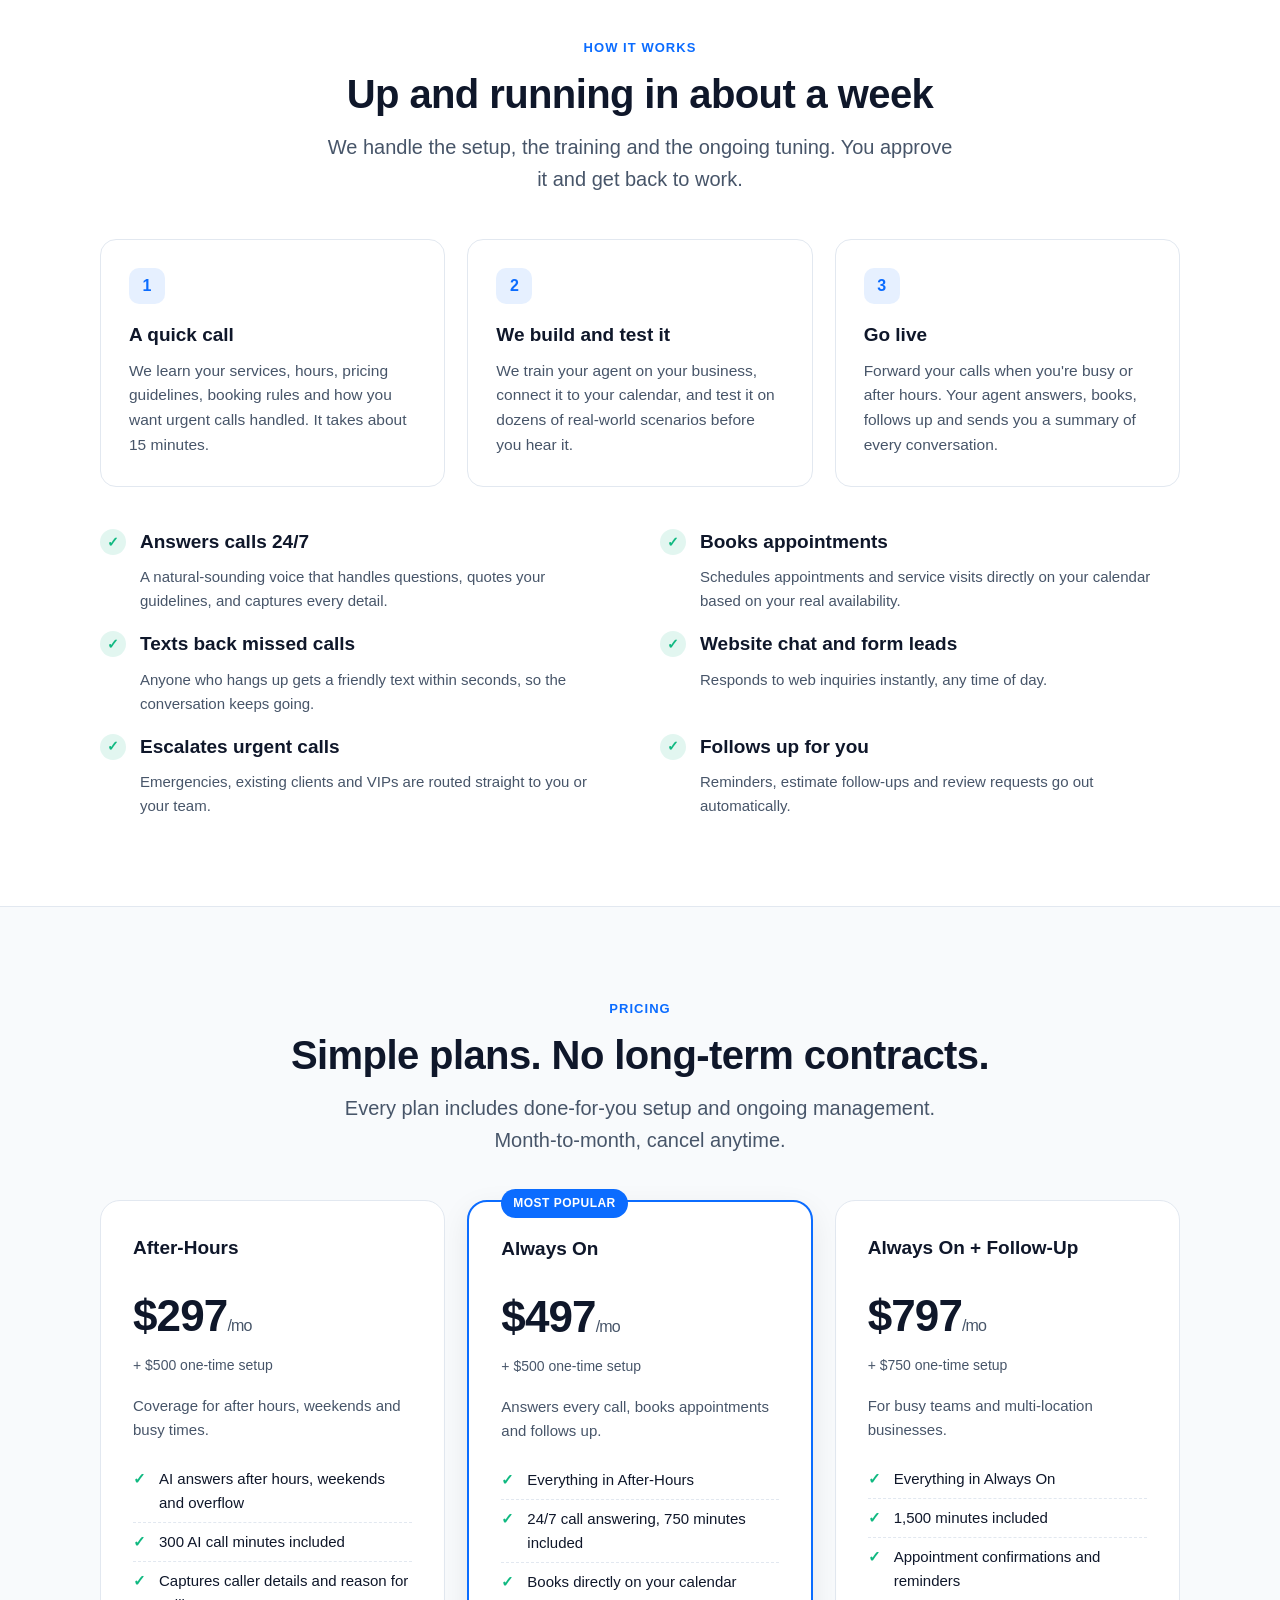
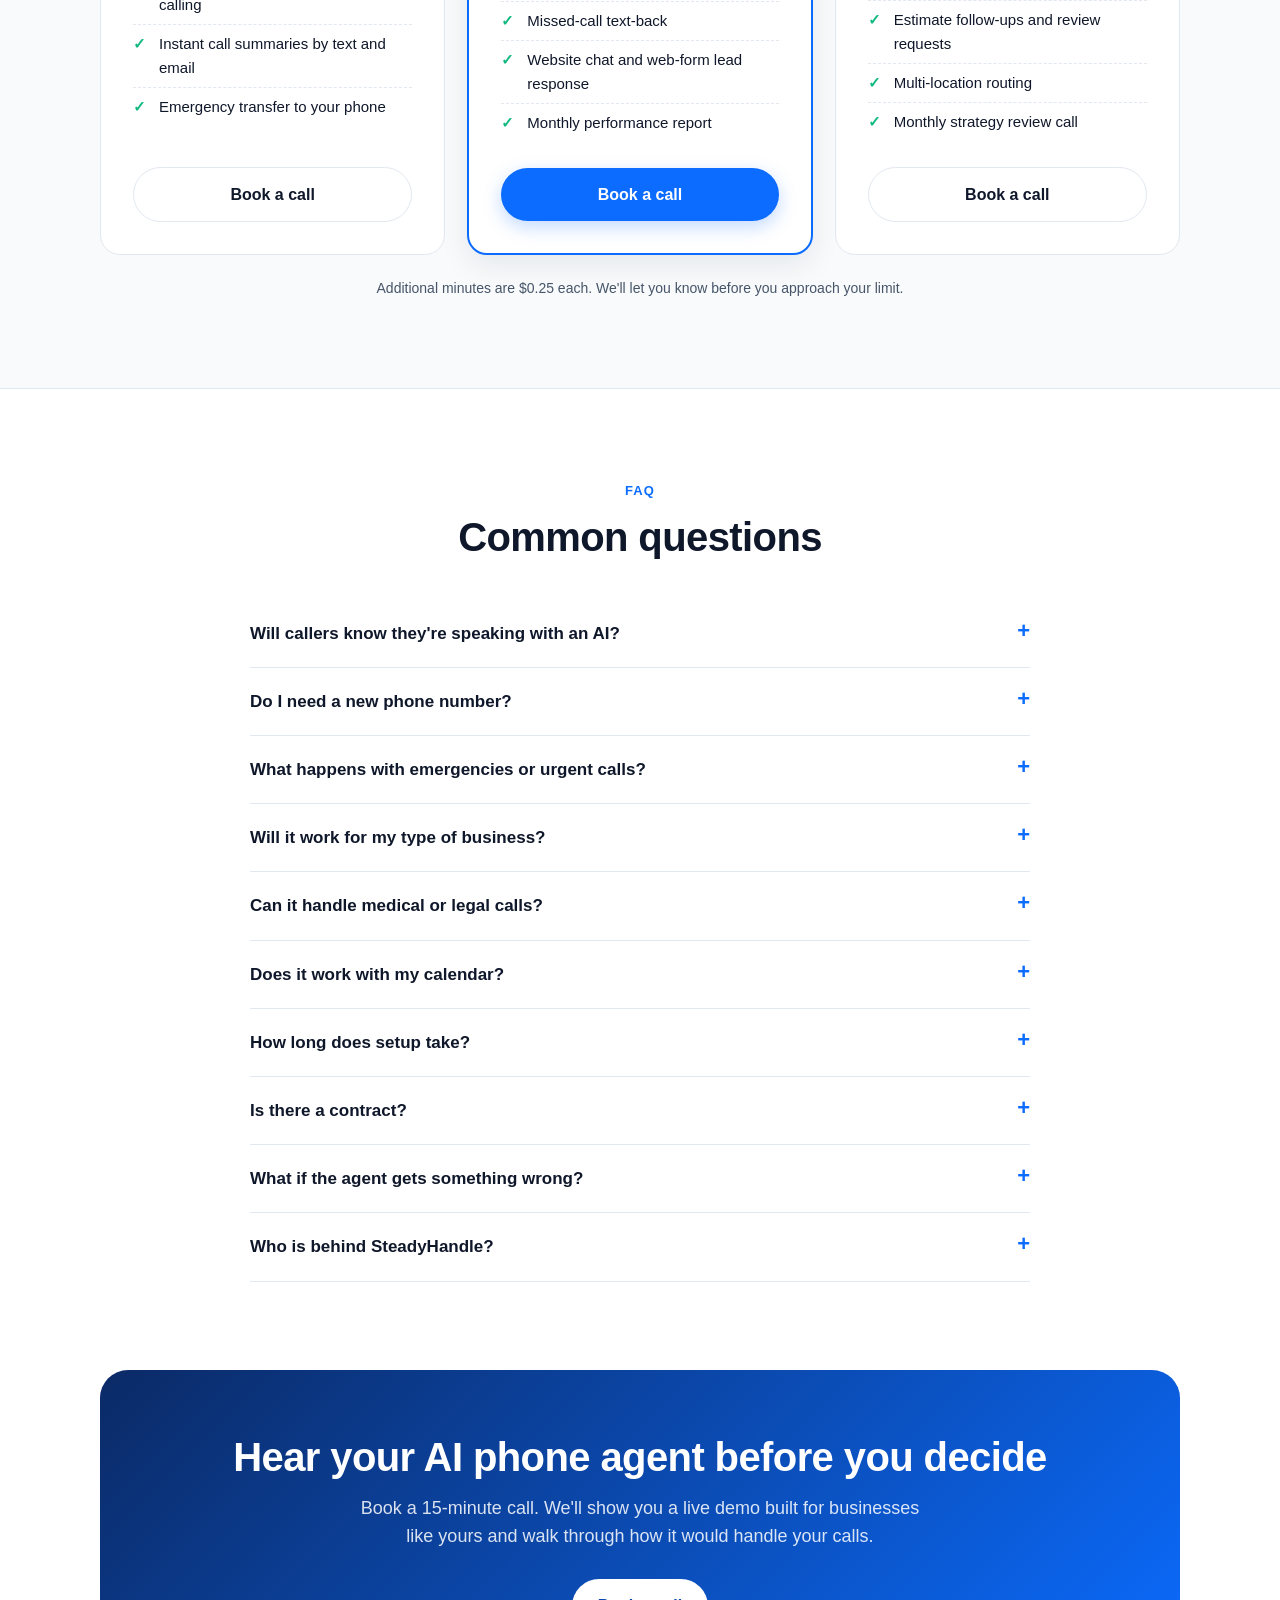
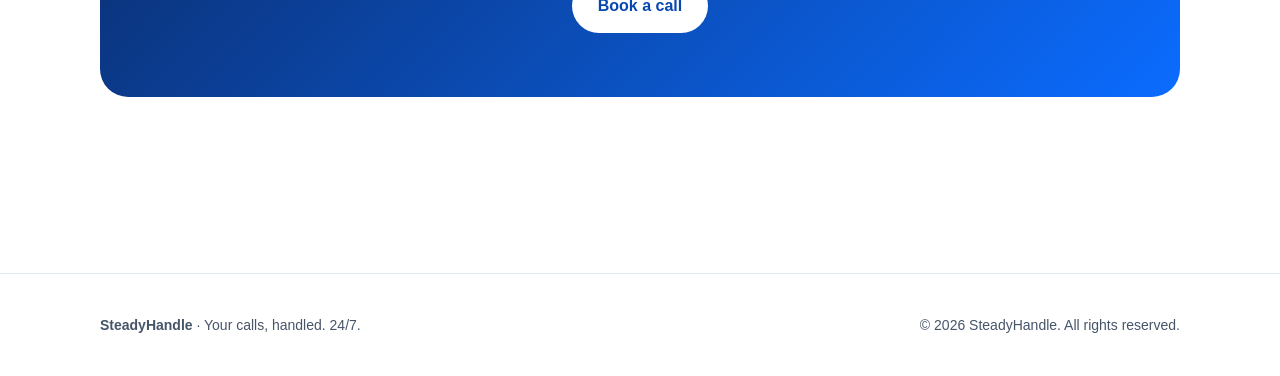
==== commit 19545c59: "Scope Invoca voicemail stat to its actual source wording Co-authored-by: tariqjamal415-lab <tariqjam" ====
--- a/index.html
+++ b/index.html
@@ -172,7 +172,7 @@
   <div class="wrap center">
     <span class="eyebrow">The problem</span>
     <h2>Missed calls are missed revenue</h2>
-    <p class="lead">When you're with a customer, on a job site, or closed for the night, the phone still rings. Invoca found fewer than 3% of home services callers sent to voicemail leave a message.</p>
+    <p class="lead">When you're with a customer, on a job site, or closed for the night, the phone still rings. Invoca's platform data shows fewer than 3% of callers sent to voicemail leave a message.</p>
     <span class="src">Source: <a href="https://www.invoca.com/blog/how-much-missed-sales-calls-cost-home-services-businesses" target="_blank" rel="noopener">Invoca, 2024</a></span>
     <div class="stats">
       <div class="stat">
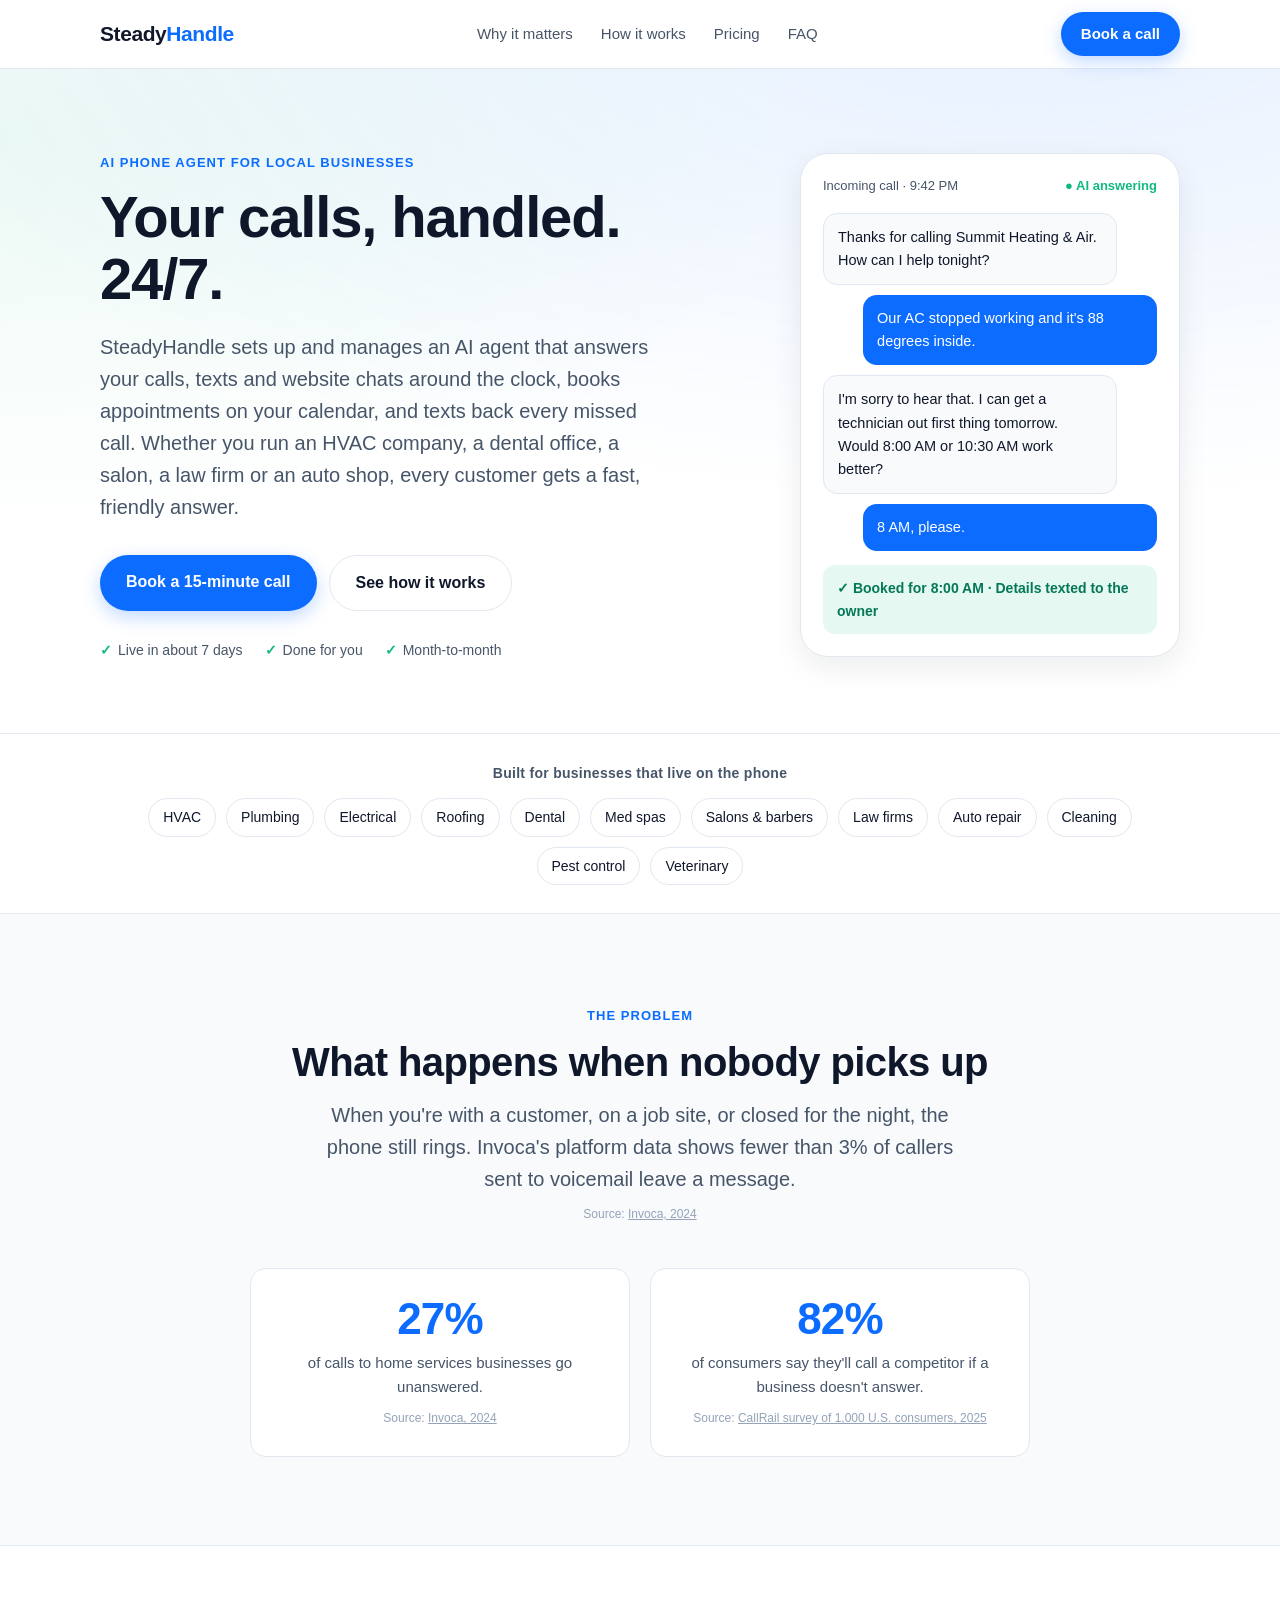
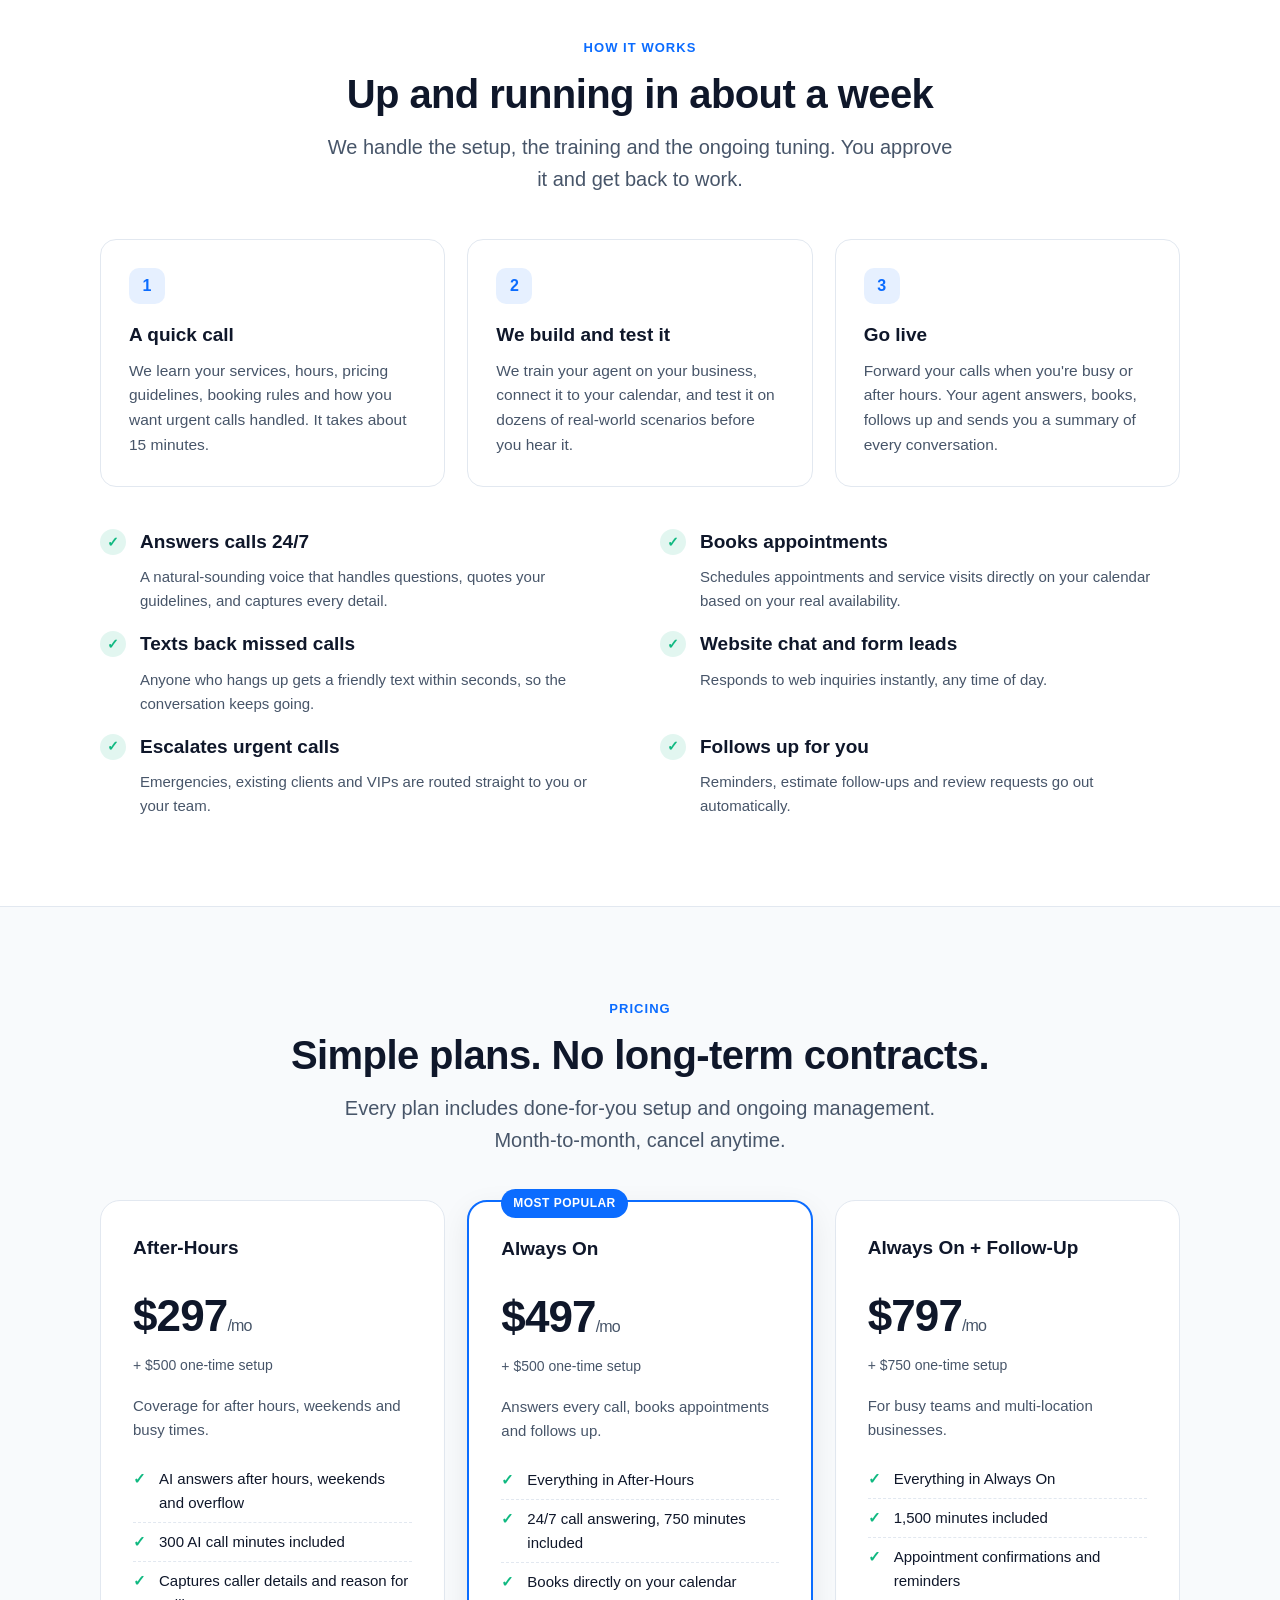
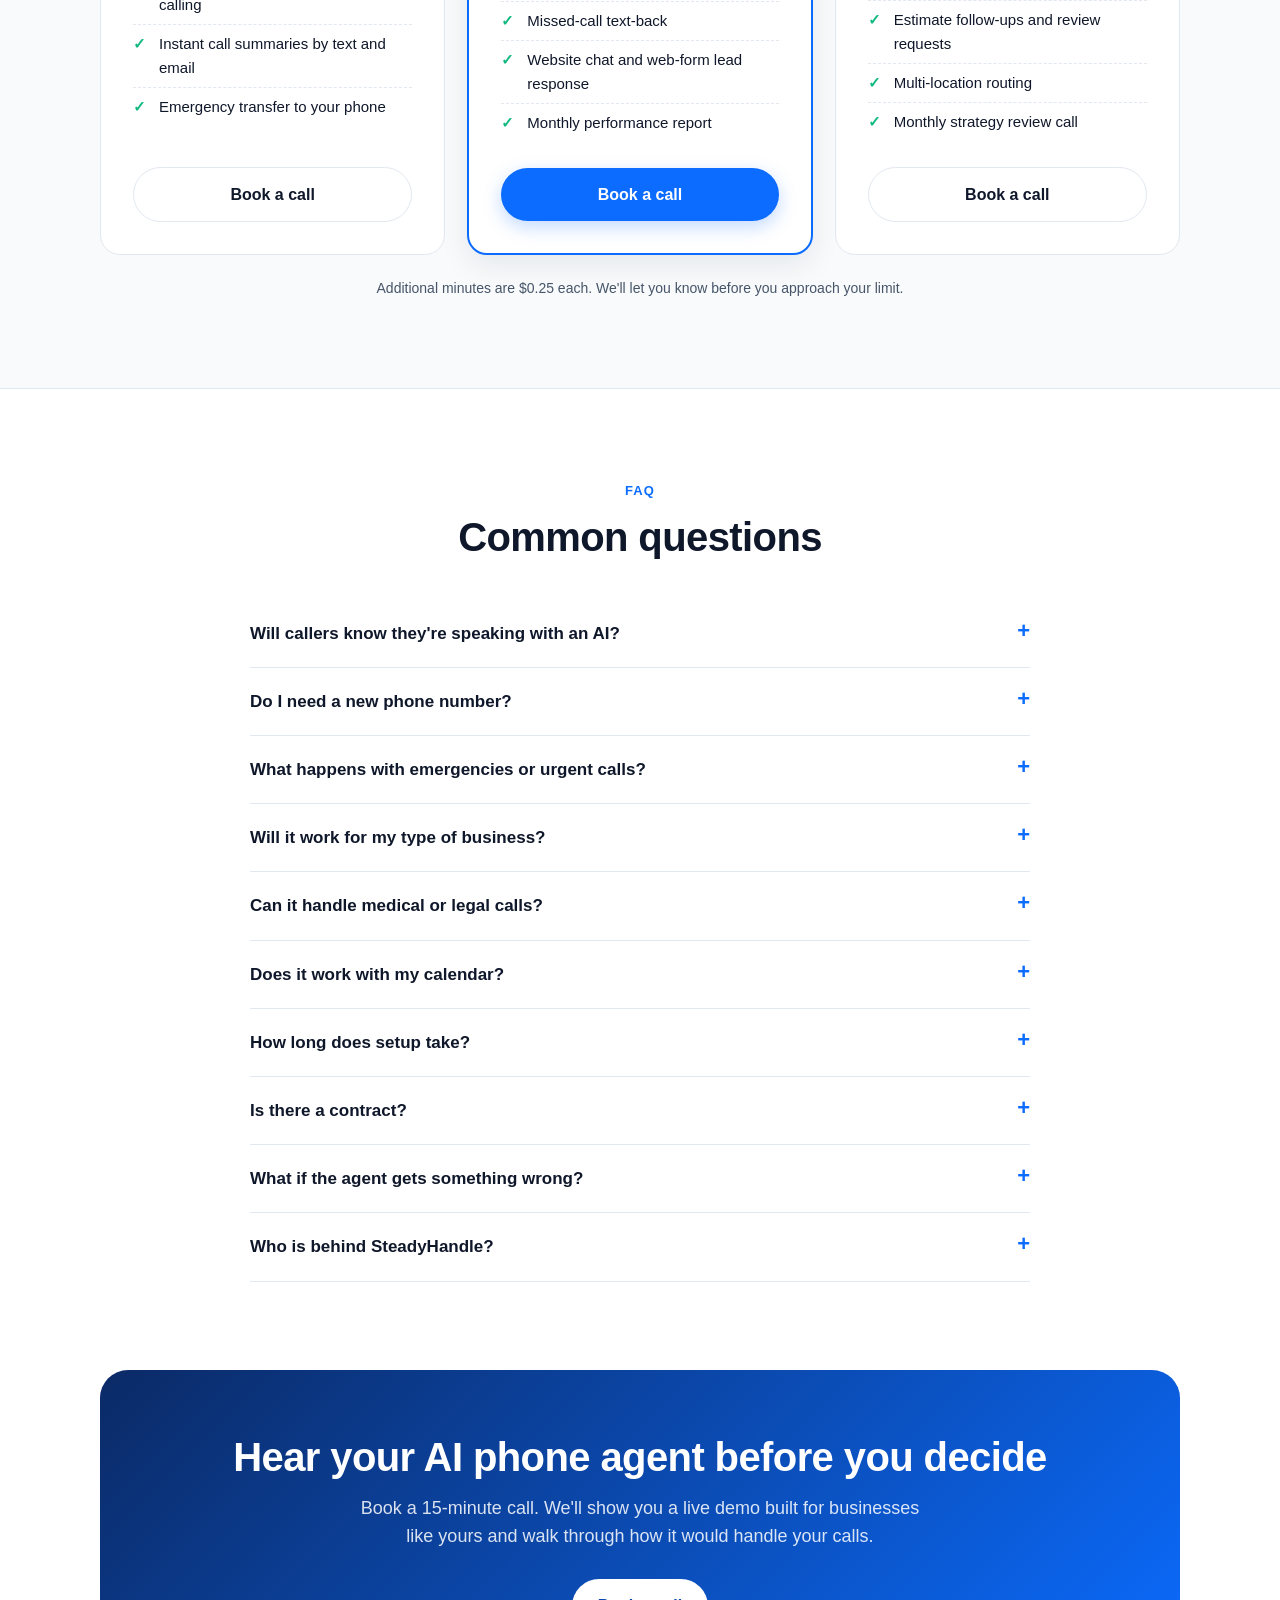
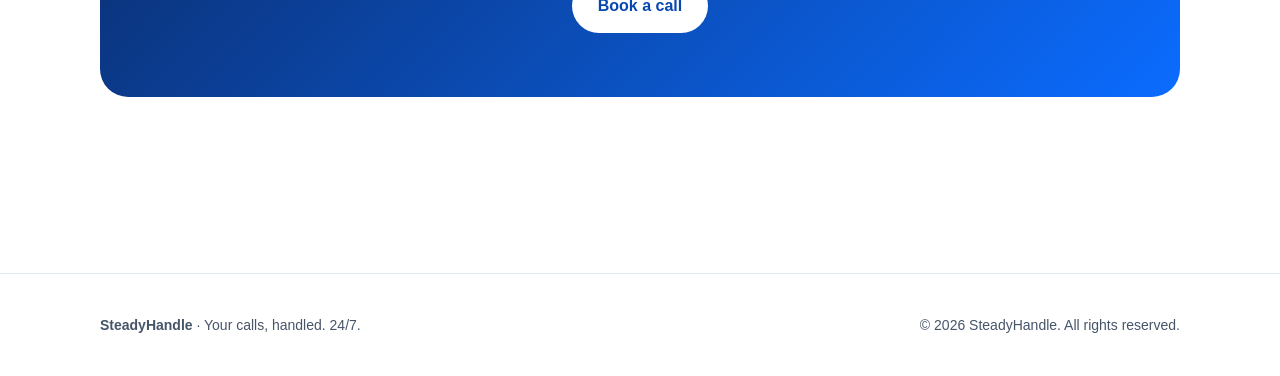
==== commit f91e0d08: "Use a neutral stats heading with no loss claim Co-authored-by: tariqjamal415-lab <tariqjamal415-lab@" ====
--- a/index.html
+++ b/index.html
@@ -171,7 +171,7 @@
 <section class="problem" id="problem">
   <div class="wrap center">
     <span class="eyebrow">The problem</span>
-    <h2>Missed calls are missed revenue</h2>
+    <h2>What happens when nobody picks up</h2>
     <p class="lead">When you're with a customer, on a job site, or closed for the night, the phone still rings. Invoca's platform data shows fewer than 3% of callers sent to voicemail leave a message.</p>
     <span class="src">Source: <a href="https://www.invoca.com/blog/how-much-missed-sales-calls-cost-home-services-businesses" target="_blank" rel="noopener">Invoca, 2024</a></span>
     <div class="stats">
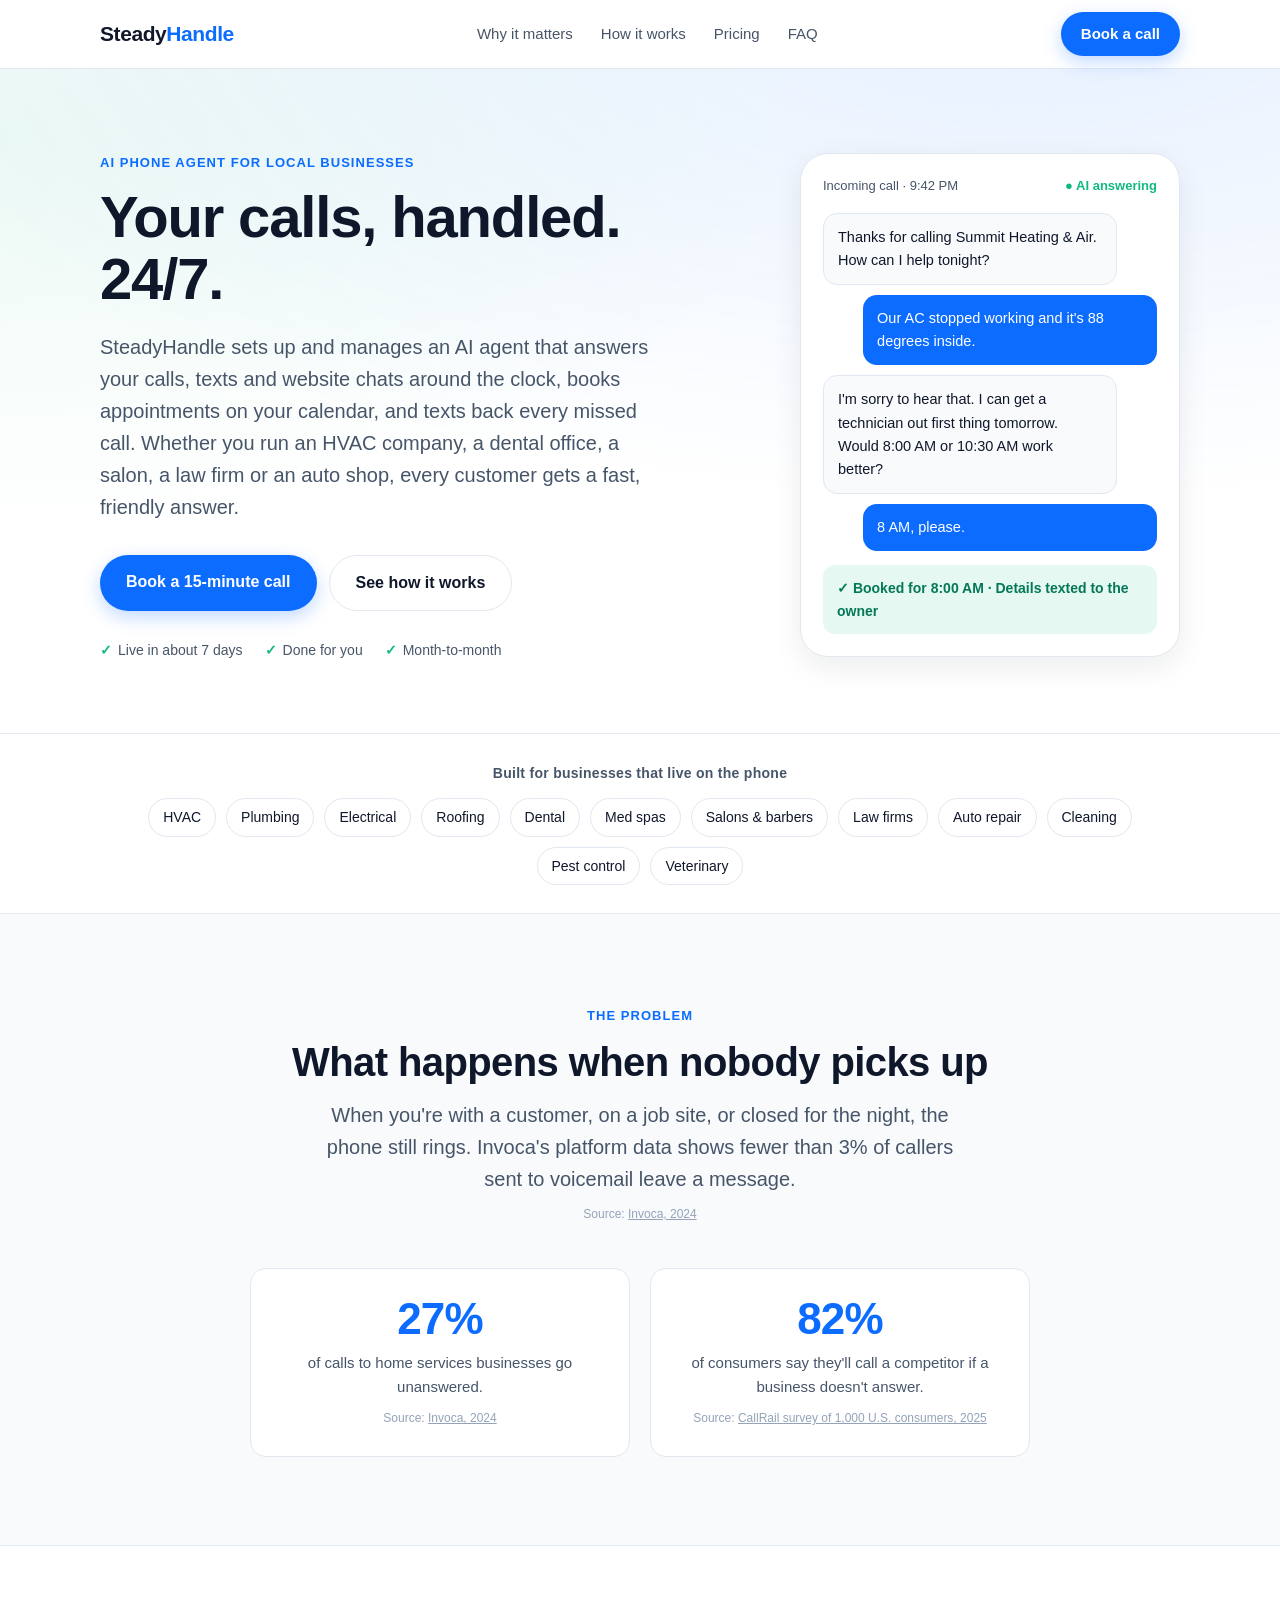
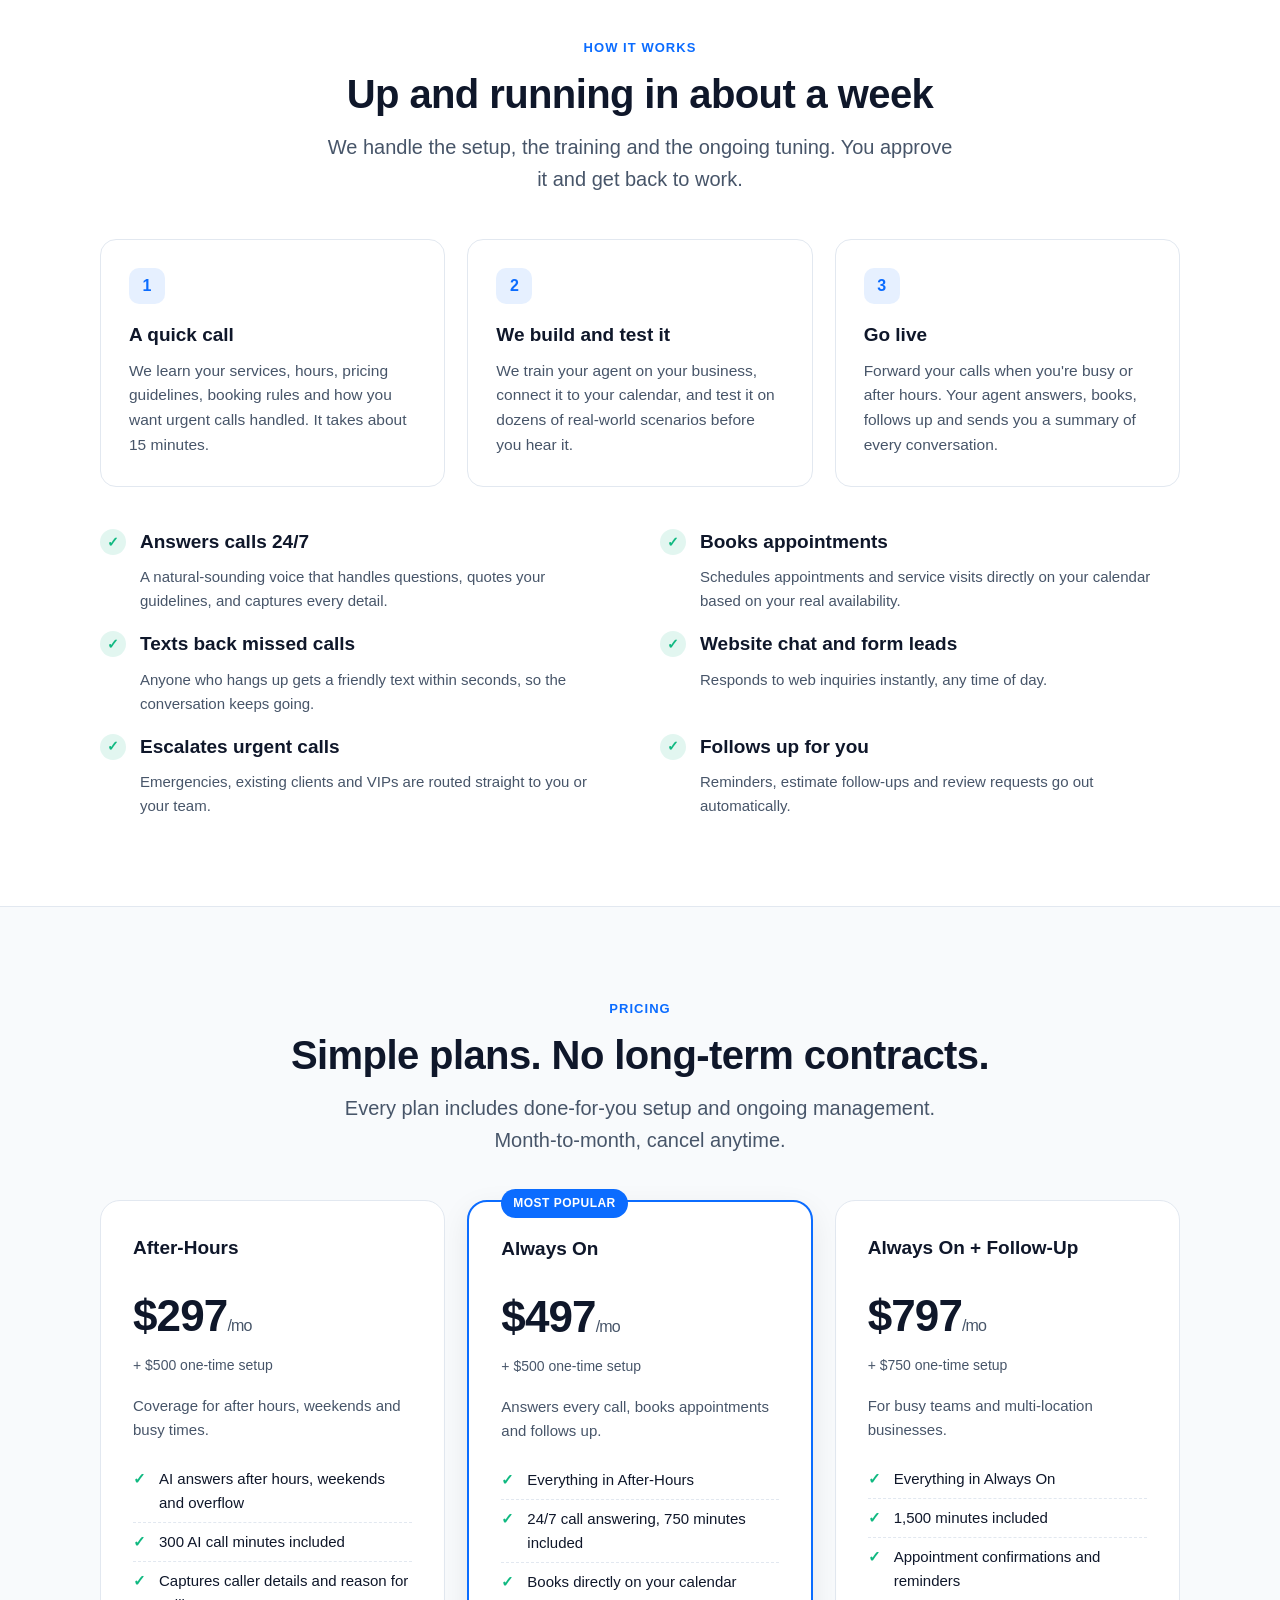
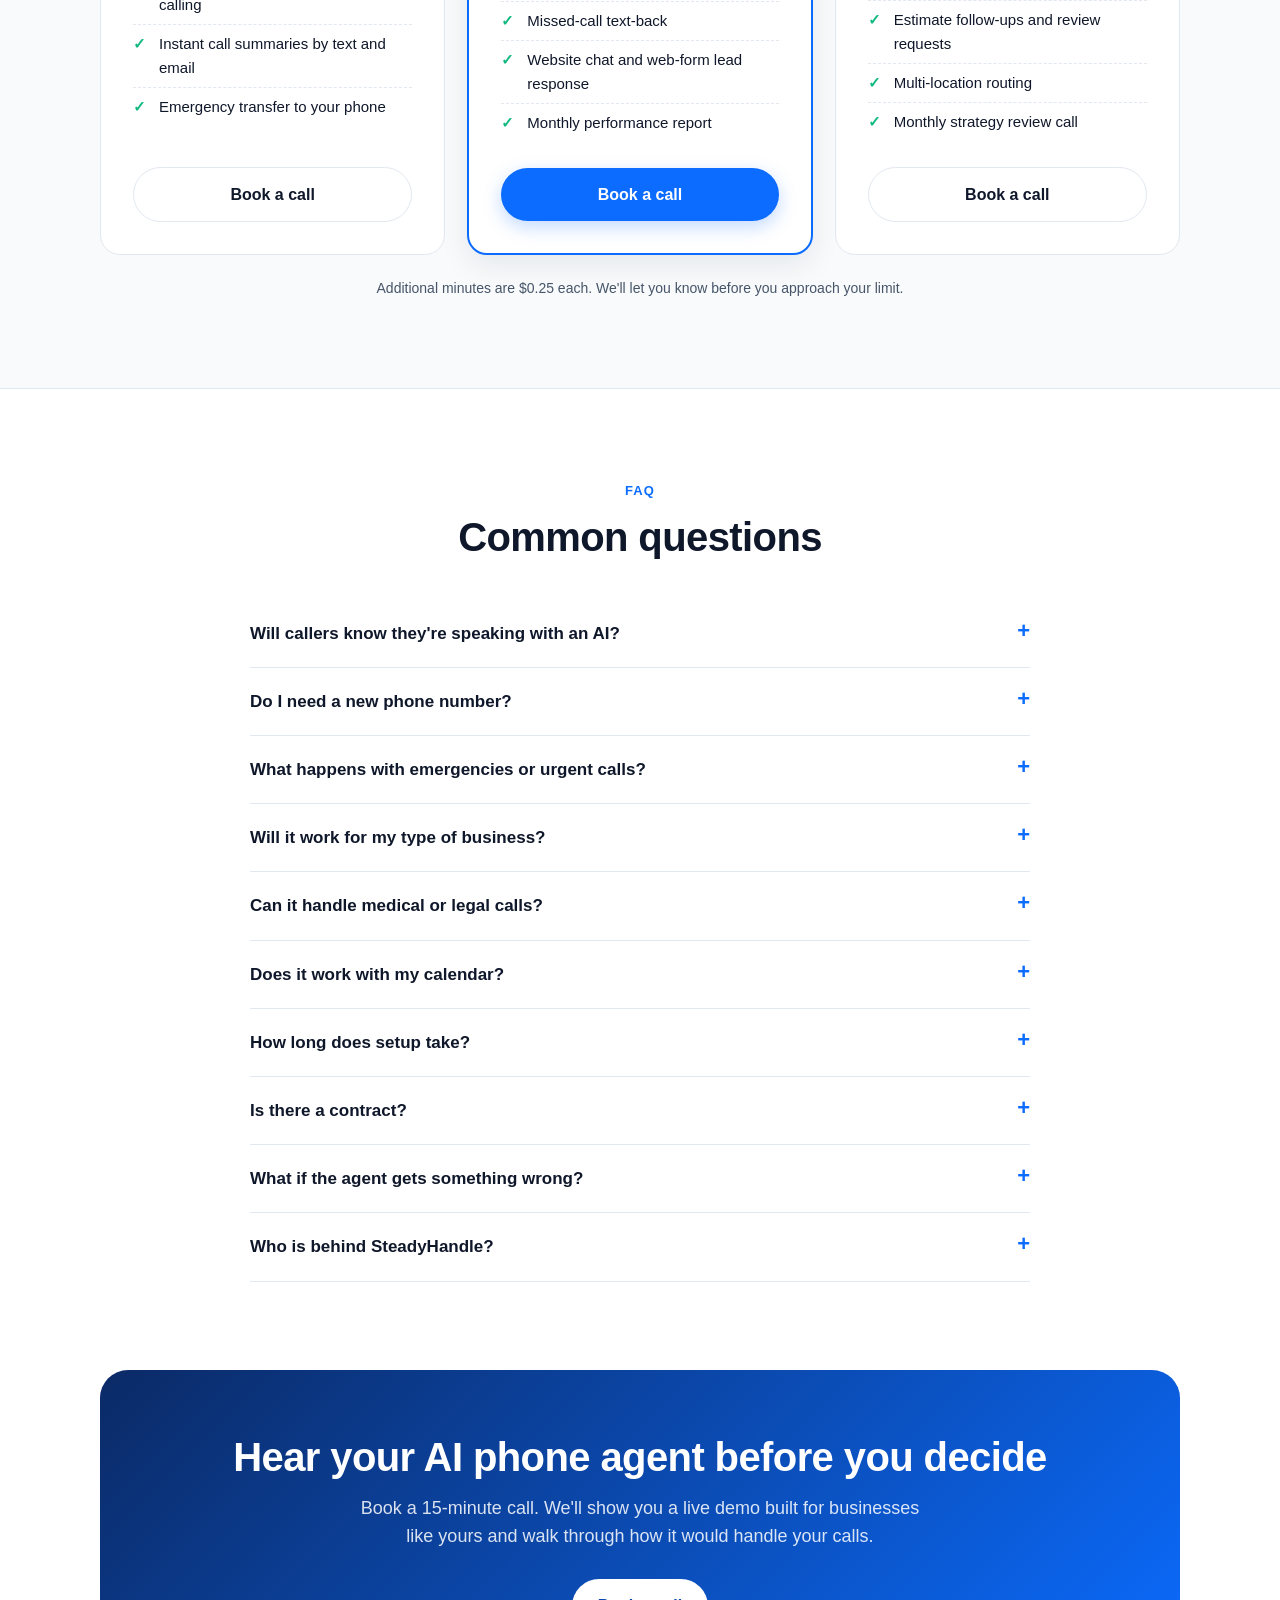
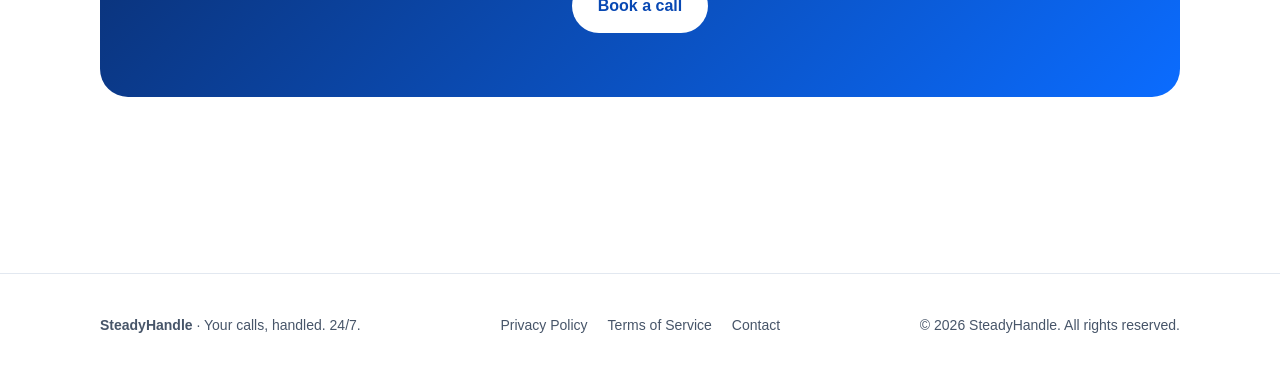
==== commit 4c6b7694: "Add privacy policy, terms, favicon, robots.txt and sitemap Co-authored-by: tariqjamal415-lab <tariqj" ====
--- a/index.html
+++ b/index.html
@@ -5,6 +5,8 @@
 <meta name="viewport" content="width=device-width, initial-scale=1.0">
 <title>SteadyHandle | Your calls, handled. 24/7.</title>
 <meta name="description" content="SteadyHandle sets up and manages an AI phone agent for local businesses. It answers calls, texts and web chats 24/7, books appointments on your calendar, and texts back missed calls.">
+<link rel="canonical" href="https://steadyhandle.com/">
+<link rel="icon" href="/favicon.svg" type="image/svg+xml">
 <style>
   :root{
     --ink:#0f172a;--muted:#475569;--line:#e2e8f0;--bg:#ffffff;--soft:#f8fafc;
@@ -113,14 +115,16 @@
   .final .btn{background:#fff;color:var(--brand-dark);box-shadow:none}
   .final .btn:hover{background:#eef4ff}
   footer{padding:40px 0;color:var(--muted);font-size:14px;border-top:1px solid var(--line);margin-top:88px}
-  .foot{display:flex;justify-content:space-between;gap:16px;flex-wrap:wrap}
+  .foot{display:flex;justify-content:space-between;gap:16px;flex-wrap:wrap;align-items:center}
+  .foot-links{display:flex;gap:20px;flex-wrap:wrap}
+  .foot-links a:hover{color:var(--ink)}
 </style>
 </head>
 <body>
 
 <header>
   <div class="wrap nav">
-    <a href="#" class="logo">Steady<em>Handle</em></a>
+    <a href="/" class="logo">Steady<em>Handle</em></a>
     <ul>
       <li><a href="#problem">Why it matters</a></li>
       <li><a href="#how">How it works</a></li>
@@ -304,6 +308,11 @@
 <footer>
   <div class="wrap foot">
     <div><strong>SteadyHandle</strong> · Your calls, handled. 24/7.</div>
+    <div class="foot-links">
+      <a href="/privacy/">Privacy Policy</a>
+      <a href="/terms/">Terms of Service</a>
+      <a href="mailto:tariq.steadyhandle@mail.grokbot.com">Contact</a>
+    </div>
     <div>© <span id="y">2026</span> SteadyHandle. All rights reserved.</div>
   </div>
 </footer>
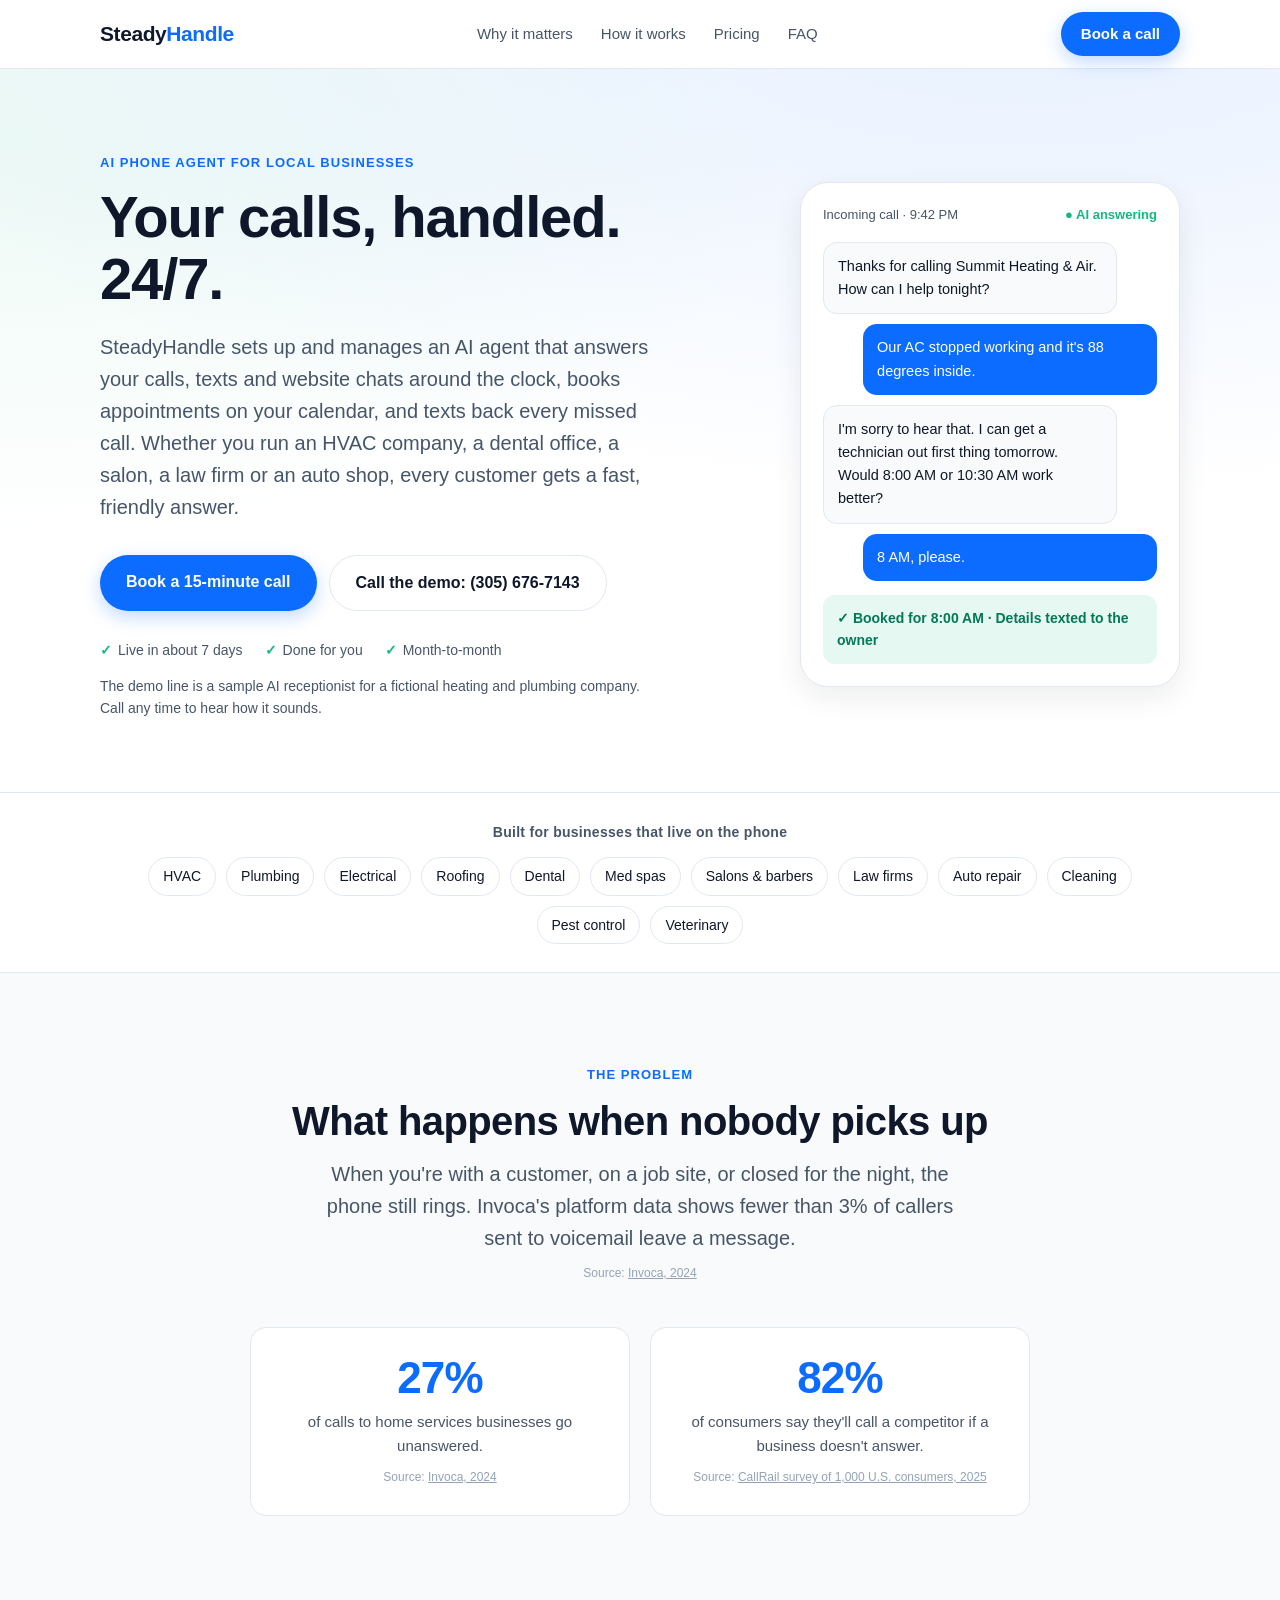
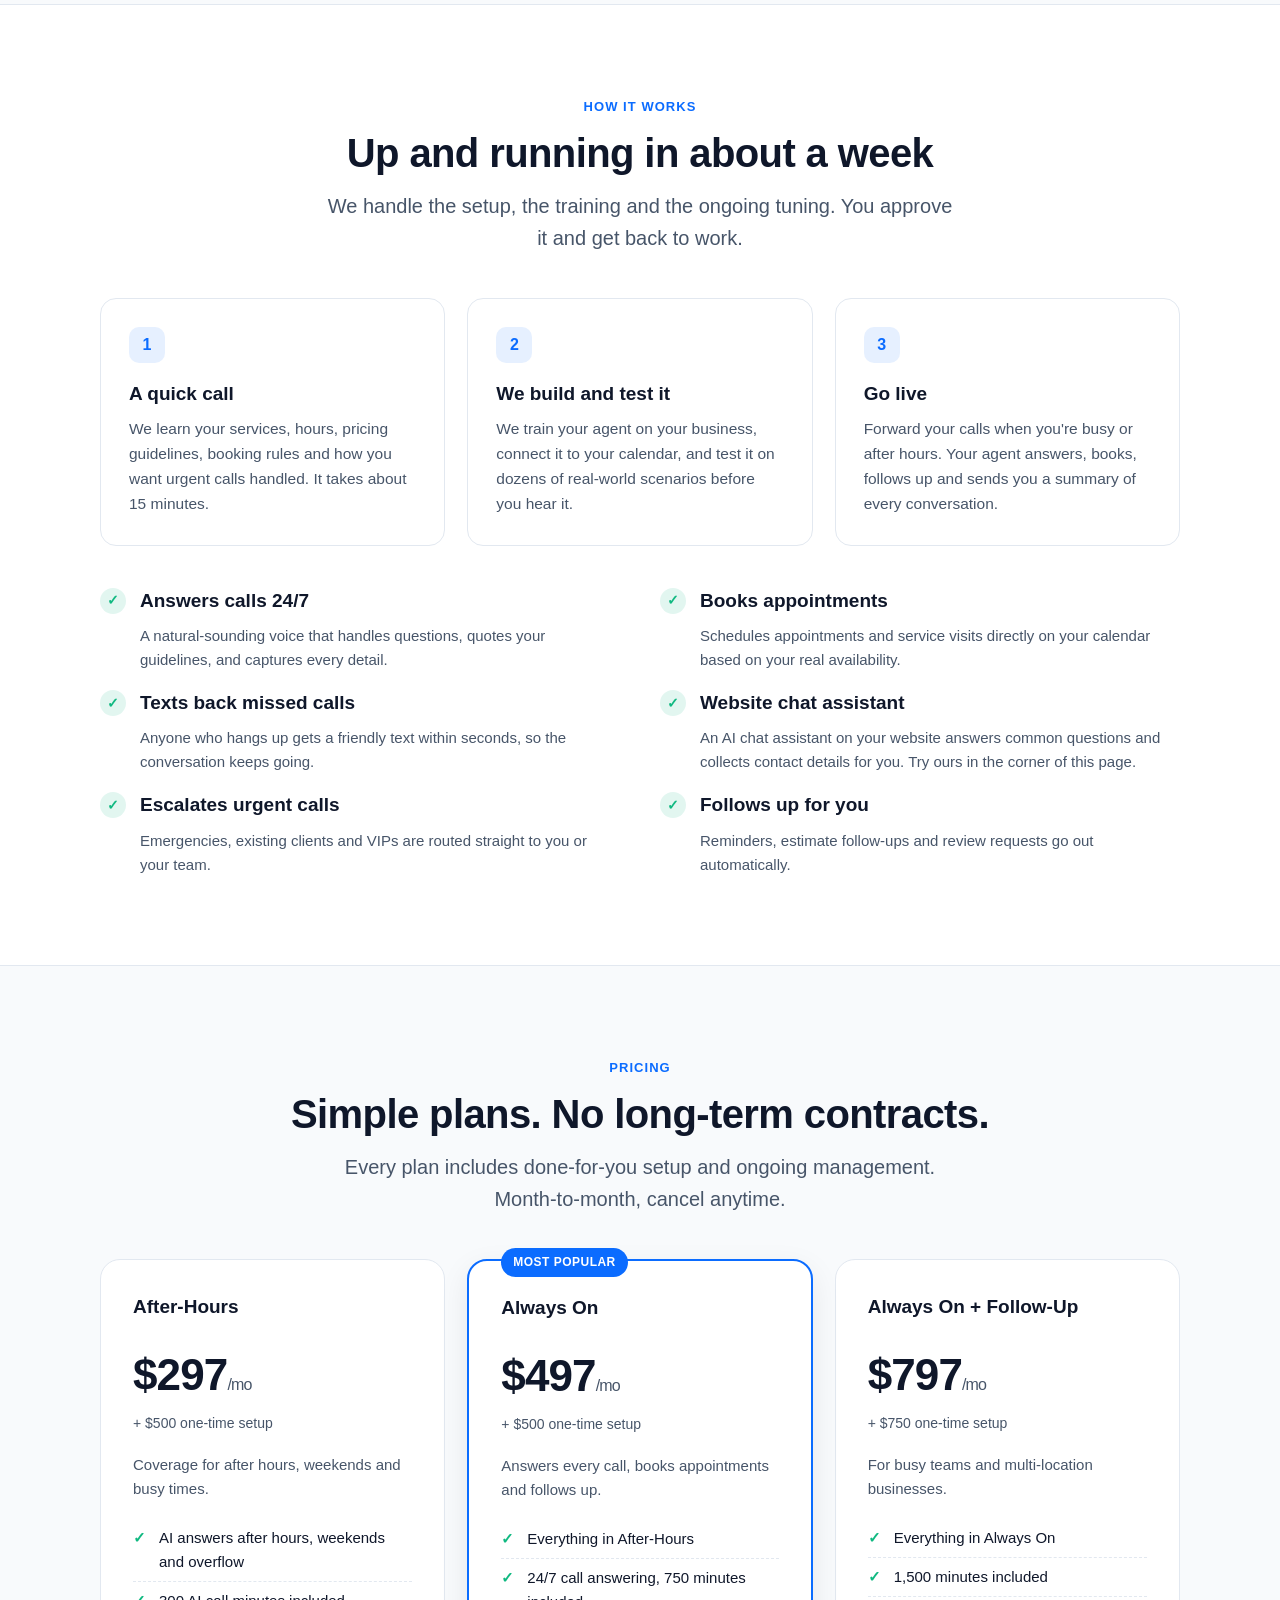
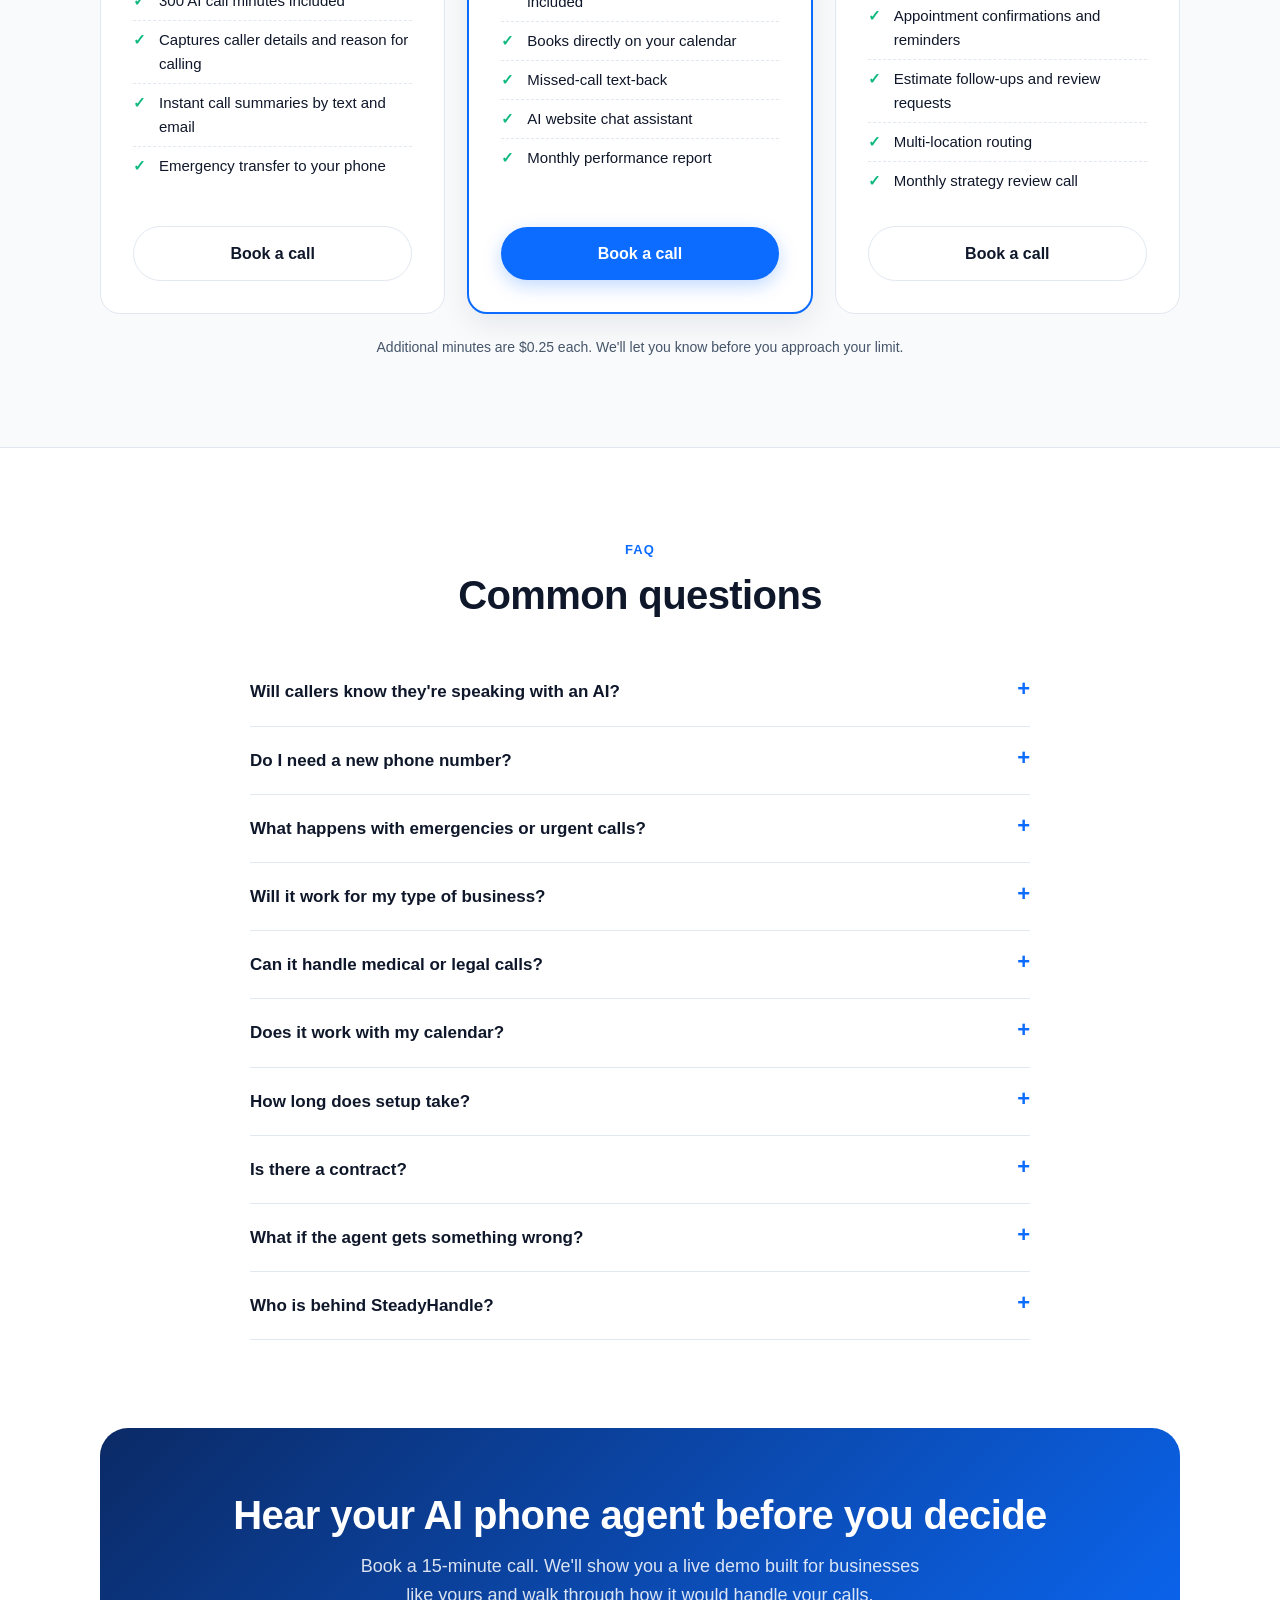
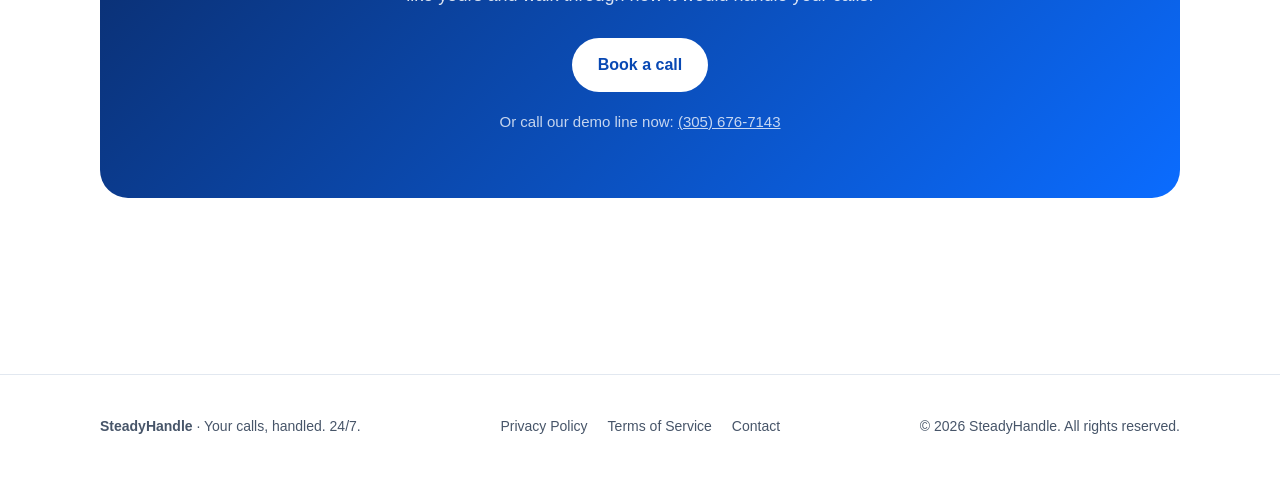
==== commit 87380b24: "Add website chat assistant and demo line Replace the homepage, terms, and privacy pages with the pre" ====
--- a/index.html
+++ b/index.html
@@ -4,7 +4,7 @@
 <meta charset="UTF-8">
 <meta name="viewport" content="width=device-width, initial-scale=1.0">
 <title>SteadyHandle | Your calls, handled. 24/7.</title>
-<meta name="description" content="SteadyHandle sets up and manages an AI phone agent for local businesses. It answers calls, texts and web chats 24/7, books appointments on your calendar, and texts back missed calls.">
+<meta name="description" content="SteadyHandle sets up and manages an AI phone agent for local businesses. It answers calls 24/7, books appointments on your calendar, texts back missed calls, and can add an AI chat assistant to your website. Hear the demo at (305) 676-7143.">
 <link rel="canonical" href="https://steadyhandle.com/">
 <link rel="icon" href="/favicon.svg" type="image/svg+xml">
 <style>
@@ -118,7 +118,20 @@
   .foot{display:flex;justify-content:space-between;gap:16px;flex-wrap:wrap;align-items:center}
   .foot-links{display:flex;gap:20px;flex-wrap:wrap}
   .foot-links a:hover{color:var(--ink)}
+  .demo-note{margin-top:14px;font-size:14px;color:var(--muted);max-width:560px}
+  .final .demo-line{margin:18px auto 0;font-size:15px;opacity:.9}
+  .final .demo-line a{text-decoration:underline}
 </style>
+<!-- SteadyHandle website chat (Retell chat agent). Replace the two placeholders before publishing. -->
+<script id="retell-widget" src="https://dashboard.retellai.com/retell-widget-v2.js" type="module"
+  data-public-key="public_key_f803f120d1bdc43988c1f"
+  data-agent-id="agent_7bd0e8b18823dff8000151a35c"
+  data-title="Questions about SteadyHandle?"
+  data-fab-text="Chat with us"
+  data-bot-name="SteadyHandle AI assistant"
+  data-popup-message="Hi! I'm SteadyHandle's AI assistant. Ask me about pricing, setup or the demo line."
+  data-show-ai-popup-time="8"
+  data-color="#0b6cff"></script>
 </head>
 <body>
 
@@ -143,13 +156,14 @@
       <p class="lead">SteadyHandle sets up and manages an AI agent that answers your calls, texts and website chats around the clock, books appointments on your calendar, and texts back every missed call. Whether you run an HVAC company, a dental office, a salon, a law firm or an auto shop, every customer gets a fast, friendly answer.</p>
       <div class="cta-row">
         <a href="https://cal.com/steadyhandle/intro" target="_blank" rel="noopener" class="btn">Book a 15-minute call</a>
-        <a href="#how" class="btn ghost">See how it works</a>
+        <a href="tel:+13056767143" class="btn ghost">Call the demo: (305) 676-7143</a>
       </div>
       <div class="trust">
         <div>Live in about 7 days</div>
         <div>Done for you</div>
         <div>Month-to-month</div>
       </div>
+      <p class="demo-note">The demo line is a sample AI receptionist for a fictional heating and plumbing company. Call any time to hear how it sounds.</p>
     </div>
     <div class="phone" aria-label="Example call transcript">
       <div class="top"><span>Incoming call · 9:42 PM</span><span class="live">● AI answering</span></div>
@@ -209,7 +223,7 @@
       <div class="feat"><i>✓</i><div><h3>Answers calls 24/7</h3><p>A natural-sounding voice that handles questions, quotes your guidelines, and captures every detail.</p></div></div>
       <div class="feat"><i>✓</i><div><h3>Books appointments</h3><p>Schedules appointments and service visits directly on your calendar based on your real availability.</p></div></div>
       <div class="feat"><i>✓</i><div><h3>Texts back missed calls</h3><p>Anyone who hangs up gets a friendly text within seconds, so the conversation keeps going.</p></div></div>
-      <div class="feat"><i>✓</i><div><h3>Website chat and form leads</h3><p>Responds to web inquiries instantly, any time of day.</p></div></div>
+      <div class="feat"><i>✓</i><div><h3>Website chat assistant</h3><p>An AI chat assistant on your website answers common questions and collects contact details for you. Try ours in the corner of this page.</p></div></div>
       <div class="feat"><i>✓</i><div><h3>Escalates urgent calls</h3><p>Emergencies, existing clients and VIPs are routed straight to you or your team.</p></div></div>
       <div class="feat"><i>✓</i><div><h3>Follows up for you</h3><p>Reminders, estimate follow-ups and review requests go out automatically.</p></div></div>
     </div>
@@ -249,7 +263,7 @@
           <li>24/7 call answering, 750 minutes included</li>
           <li>Books directly on your calendar</li>
           <li>Missed-call text-back</li>
-          <li>Website chat and web-form lead response</li>
+          <li>AI website chat assistant</li>
           <li>Monthly performance report</li>
         </ul>
         <a href="https://cal.com/steadyhandle/intro" target="_blank" rel="noopener" class="btn">Book a call</a>
@@ -301,6 +315,7 @@
       <h2>Hear your AI phone agent before you decide</h2>
       <p>Book a 15-minute call. We'll show you a live demo built for businesses like yours and walk through how it would handle your calls.</p>
       <a href="https://cal.com/steadyhandle/intro" target="_blank" rel="noopener" class="btn">Book a call</a>
+      <p class="demo-line">Or call our demo line now: <a href="tel:+13056767143">(305) 676-7143</a></p>
     </div>
   </div>
 </section>
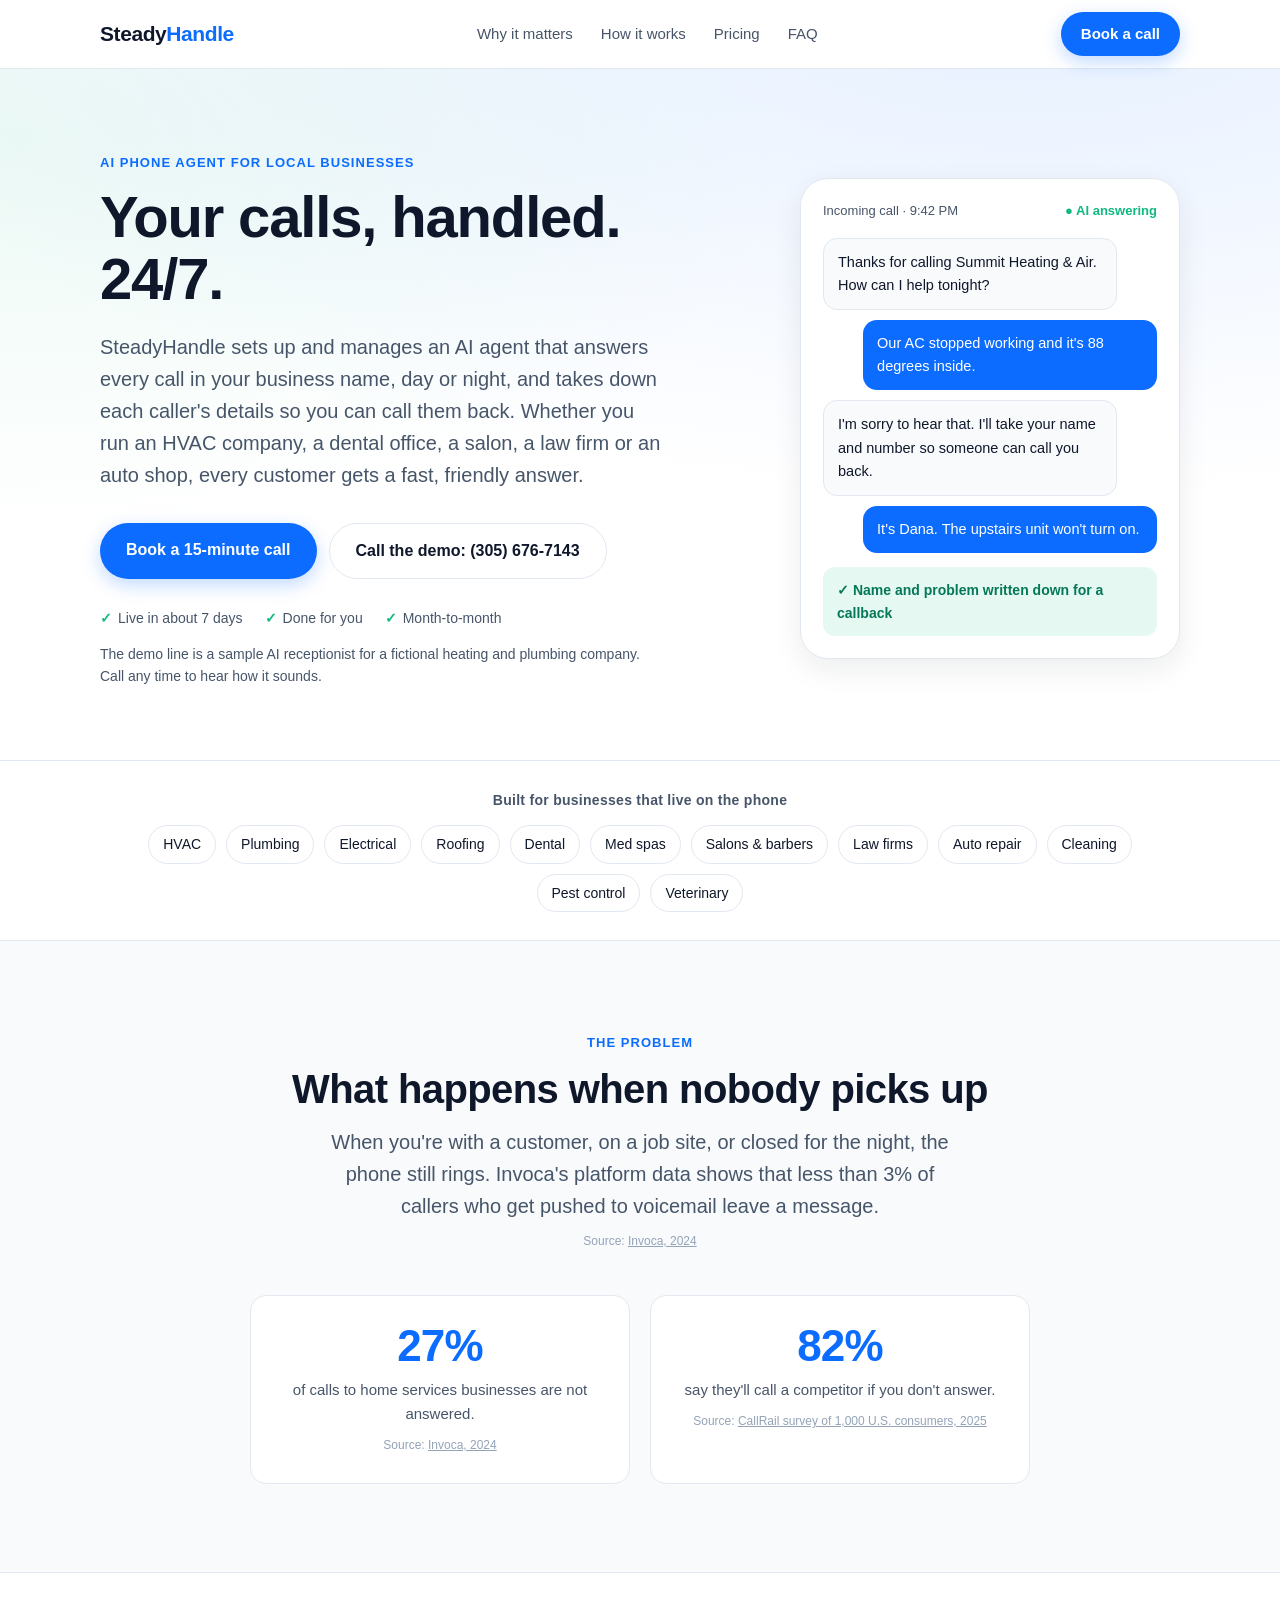
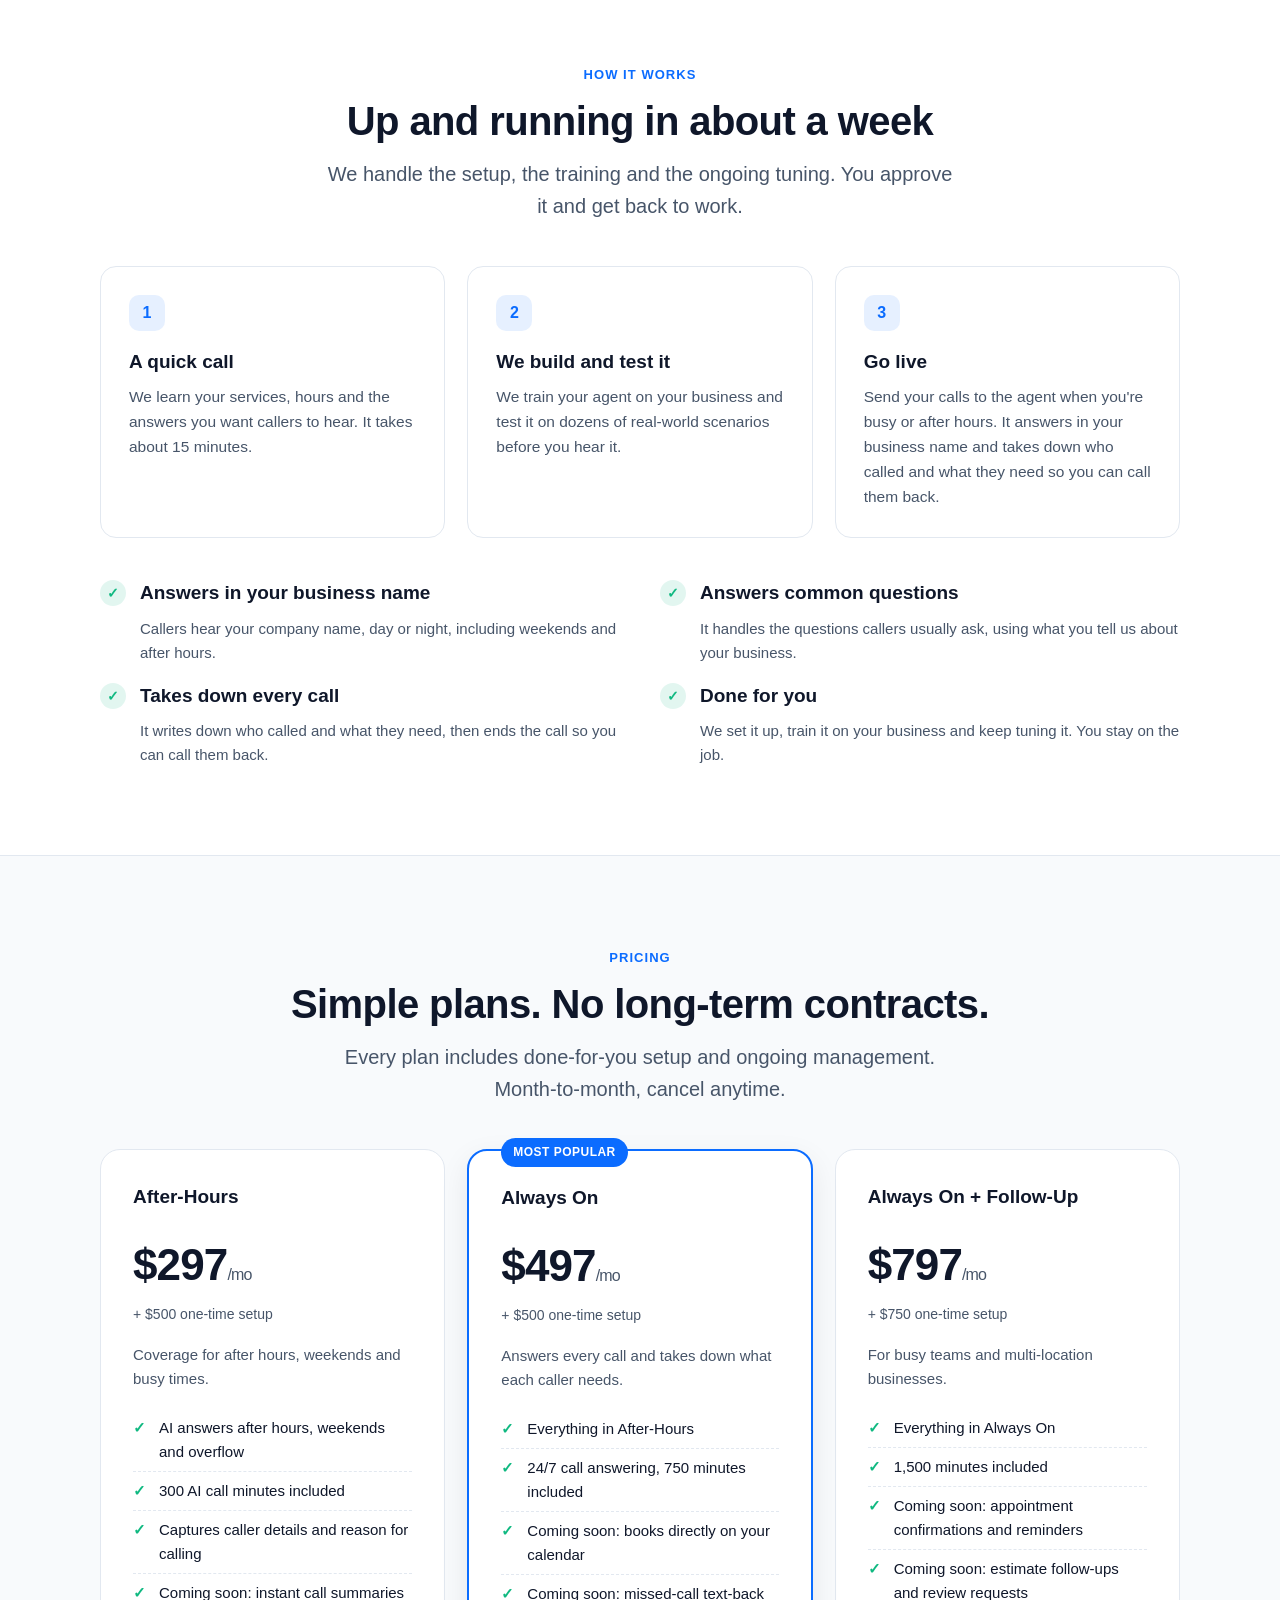
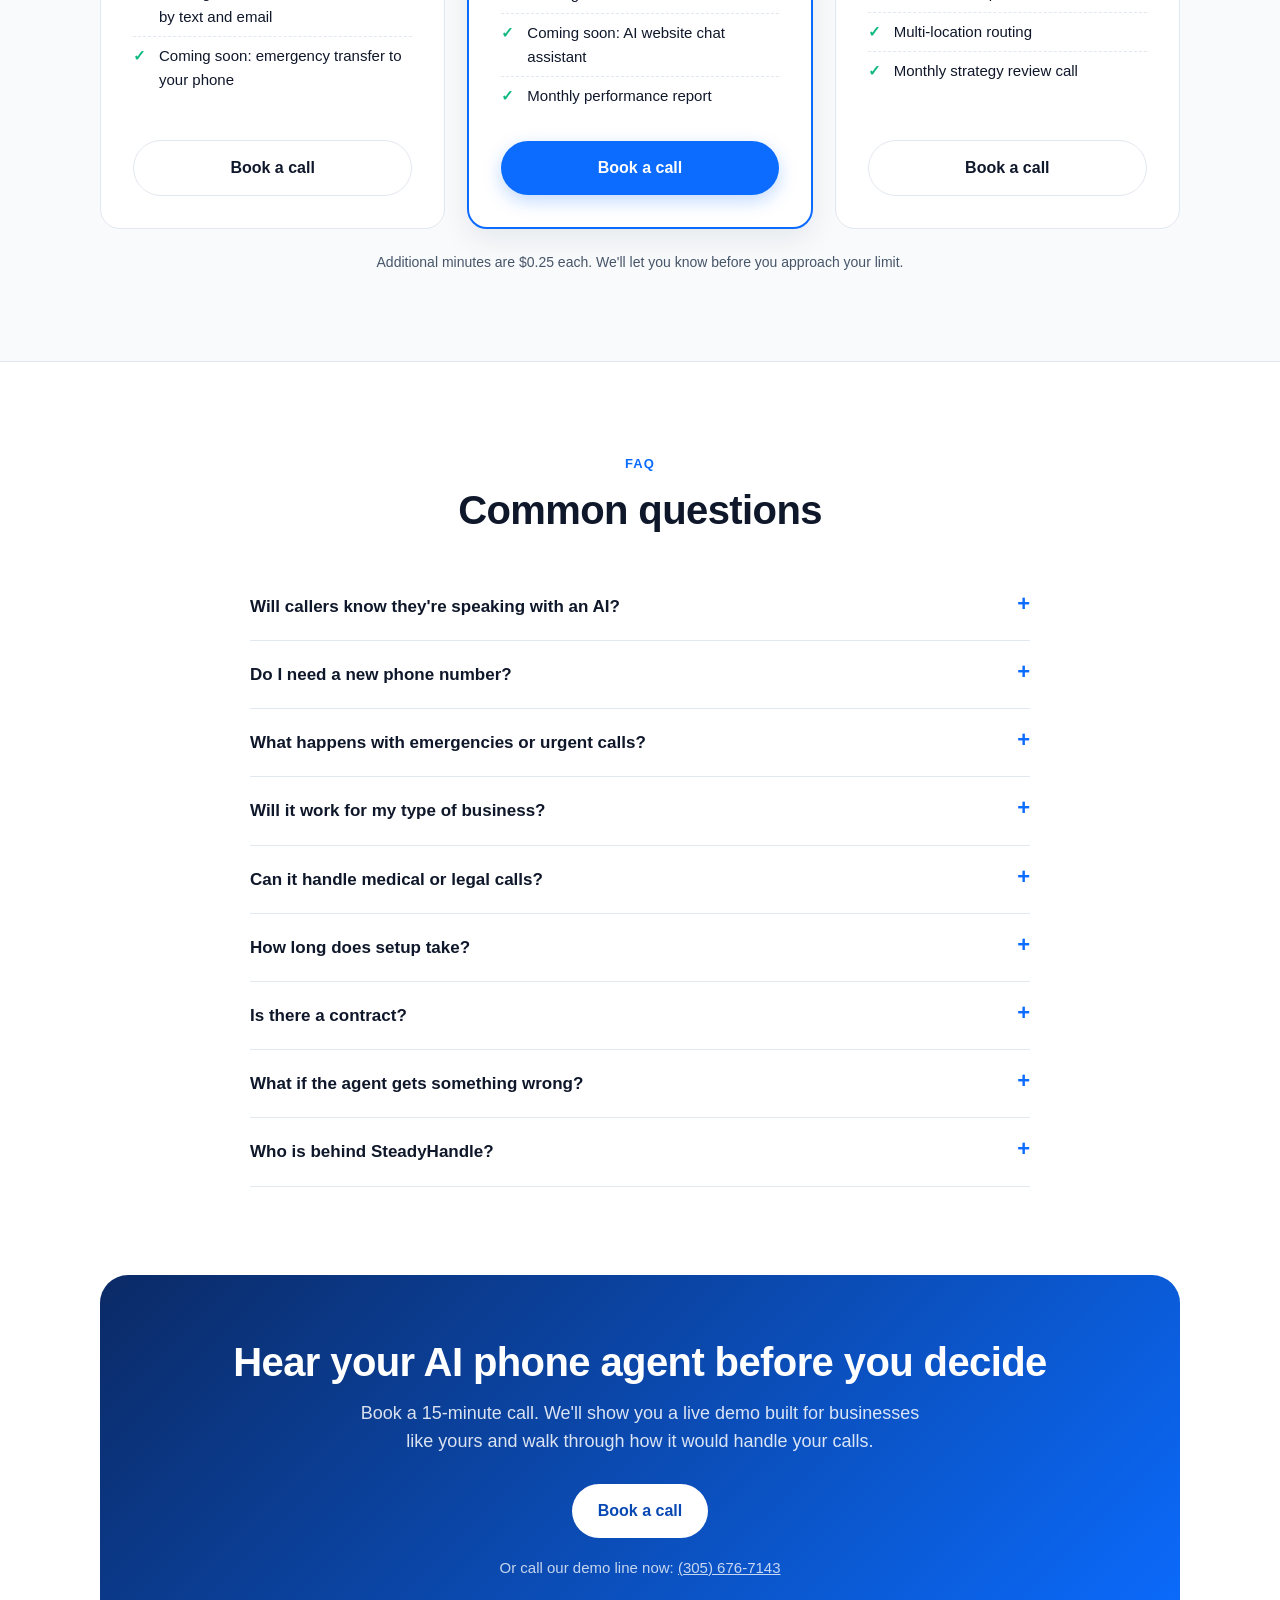
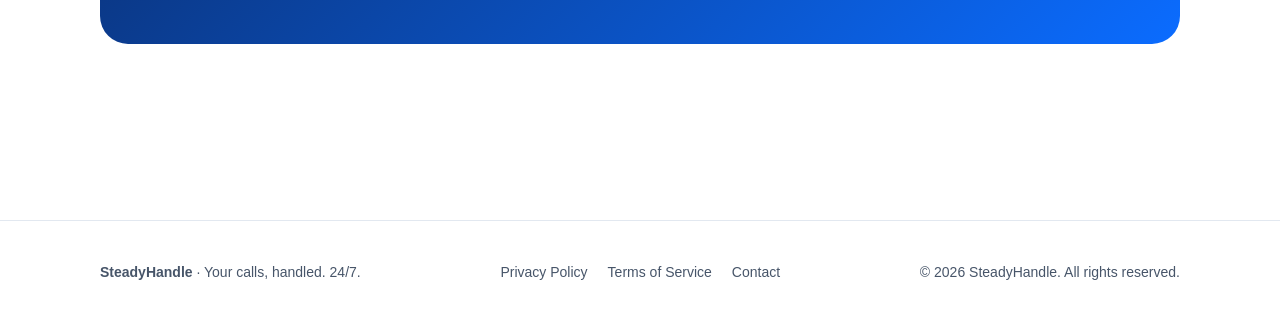
==== commit d49fe5de: "Describe only the phone agent that is live today. The site was promising calendar booking, text summ" ====
--- a/index.html
+++ b/index.html
@@ -4,7 +4,7 @@
 <meta charset="UTF-8">
 <meta name="viewport" content="width=device-width, initial-scale=1.0">
 <title>SteadyHandle | Your calls, handled. 24/7.</title>
-<meta name="description" content="SteadyHandle sets up and manages an AI phone agent for local businesses. It answers calls 24/7, books appointments on your calendar, texts back missed calls, and can add an AI chat assistant to your website. Hear the demo at (305) 676-7143.">
+<meta name="description" content="SteadyHandle sets up and manages an AI phone agent for local businesses. It answers every call in your business name, day or night, and takes down each caller's details so you can call them back. Hear the demo at (305) 676-7143.">
 <link rel="canonical" href="https://steadyhandle.com/">
 <link rel="icon" href="/favicon.svg" type="image/svg+xml">
 <style>
@@ -53,7 +53,7 @@
   .bubble{padding:12px 14px;border-radius:14px;font-size:14.5px;margin-bottom:10px;max-width:88%}
   .bubble.ai{background:var(--soft);border:1px solid var(--line)}
   .bubble.caller{background:var(--brand);color:#fff;margin-left:auto}
-  .booked{margin-top:14px;padding:12px 14px;border-radius:12px;background:rgba(16,185,129,.1);color:#047857;font-size:14px;font-weight:600}
+  .taken{margin-top:14px;padding:12px 14px;border-radius:12px;background:rgba(16,185,129,.1);color:#047857;font-size:14px;font-weight:600}
   @media(max-width:900px){.hero-grid{grid-template-columns:1fr}.phone{margin:0 auto}}
 
   .industries{padding:28px 0;border-top:1px solid var(--line)}
@@ -153,7 +153,7 @@
     <div>
       <span class="eyebrow">AI phone agent for local businesses</span>
       <h1>Your calls, handled. 24/7.</h1>
-      <p class="lead">SteadyHandle sets up and manages an AI agent that answers your calls, texts and website chats around the clock, books appointments on your calendar, and texts back every missed call. Whether you run an HVAC company, a dental office, a salon, a law firm or an auto shop, every customer gets a fast, friendly answer.</p>
+      <p class="lead">SteadyHandle sets up and manages an AI agent that answers every call in your business name, day or night, and takes down each caller's details so you can call them back. Whether you run an HVAC company, a dental office, a salon, a law firm or an auto shop, every customer gets a fast, friendly answer.</p>
       <div class="cta-row">
         <a href="https://cal.com/steadyhandle/intro" target="_blank" rel="noopener" class="btn">Book a 15-minute call</a>
         <a href="tel:+13056767143" class="btn ghost">Call the demo: (305) 676-7143</a>
@@ -169,9 +169,9 @@
       <div class="top"><span>Incoming call · 9:42 PM</span><span class="live">● AI answering</span></div>
       <div class="bubble ai">Thanks for calling Summit Heating &amp; Air. How can I help tonight?</div>
       <div class="bubble caller">Our AC stopped working and it's 88 degrees inside.</div>
-      <div class="bubble ai">I'm sorry to hear that. I can get a technician out first thing tomorrow. Would 8:00 AM or 10:30 AM work better?</div>
-      <div class="bubble caller">8 AM, please.</div>
-      <div class="booked">✓ Booked for 8:00 AM · Details texted to the owner</div>
+      <div class="bubble ai">I'm sorry to hear that. I'll take your name and number so someone can call you back.</div>
+      <div class="bubble caller">It's Dana. The upstairs unit won't turn on.</div>
+      <div class="taken">✓ Name and problem written down for a callback</div>
     </div>
   </div>
 </section>
@@ -190,17 +190,17 @@
   <div class="wrap center">
     <span class="eyebrow">The problem</span>
     <h2>What happens when nobody picks up</h2>
-    <p class="lead">When you're with a customer, on a job site, or closed for the night, the phone still rings. Invoca's platform data shows fewer than 3% of callers sent to voicemail leave a message.</p>
+    <p class="lead">When you're with a customer, on a job site, or closed for the night, the phone still rings. Invoca's platform data shows that less than 3% of callers who get pushed to voicemail leave a message.</p>
     <span class="src">Source: <a href="https://www.invoca.com/blog/how-much-missed-sales-calls-cost-home-services-businesses" target="_blank" rel="noopener">Invoca, 2024</a></span>
     <div class="stats">
       <div class="stat">
         <b>27%</b>
-        <p>of calls to home services businesses go unanswered.</p>
+        <p>of calls to home services businesses are not answered.</p>
         <span class="src">Source: <a href="https://www.invoca.com/blog/how-much-missed-sales-calls-cost-home-services-businesses" target="_blank" rel="noopener">Invoca, 2024</a></span>
       </div>
       <div class="stat">
         <b>82%</b>
-        <p>of consumers say they'll call a competitor if a business doesn't answer.</p>
+        <p>say they'll call a competitor if you don't answer.</p>
         <span class="src">Source: <a href="https://www.callrail.com/blog/missed-calls-cost-businesses-more-than-ever" target="_blank" rel="noopener">CallRail survey of 1,000 U.S. consumers, 2025</a></span>
       </div>
     </div>
@@ -215,17 +215,15 @@
       <p class="lead">We handle the setup, the training and the ongoing tuning. You approve it and get back to work.</p>
     </div>
     <div class="grid3">
-      <div class="card"><div class="num">1</div><h3>A quick call</h3><p>We learn your services, hours, pricing guidelines, booking rules and how you want urgent calls handled. It takes about 15 minutes.</p></div>
-      <div class="card"><div class="num">2</div><h3>We build and test it</h3><p>We train your agent on your business, connect it to your calendar, and test it on dozens of real-world scenarios before you hear it.</p></div>
-      <div class="card"><div class="num">3</div><h3>Go live</h3><p>Forward your calls when you're busy or after hours. Your agent answers, books, follows up and sends you a summary of every conversation.</p></div>
+      <div class="card"><div class="num">1</div><h3>A quick call</h3><p>We learn your services, hours and the answers you want callers to hear. It takes about 15 minutes.</p></div>
+      <div class="card"><div class="num">2</div><h3>We build and test it</h3><p>We train your agent on your business and test it on dozens of real-world scenarios before you hear it.</p></div>
+      <div class="card"><div class="num">3</div><h3>Go live</h3><p>Send your calls to the agent when you're busy or after hours. It answers in your business name and takes down who called and what they need so you can call them back.</p></div>
     </div>
     <div class="features">
-      <div class="feat"><i>✓</i><div><h3>Answers calls 24/7</h3><p>A natural-sounding voice that handles questions, quotes your guidelines, and captures every detail.</p></div></div>
-      <div class="feat"><i>✓</i><div><h3>Books appointments</h3><p>Schedules appointments and service visits directly on your calendar based on your real availability.</p></div></div>
-      <div class="feat"><i>✓</i><div><h3>Texts back missed calls</h3><p>Anyone who hangs up gets a friendly text within seconds, so the conversation keeps going.</p></div></div>
-      <div class="feat"><i>✓</i><div><h3>Website chat assistant</h3><p>An AI chat assistant on your website answers common questions and collects contact details for you. Try ours in the corner of this page.</p></div></div>
-      <div class="feat"><i>✓</i><div><h3>Escalates urgent calls</h3><p>Emergencies, existing clients and VIPs are routed straight to you or your team.</p></div></div>
-      <div class="feat"><i>✓</i><div><h3>Follows up for you</h3><p>Reminders, estimate follow-ups and review requests go out automatically.</p></div></div>
+      <div class="feat"><i>✓</i><div><h3>Answers in your business name</h3><p>Callers hear your company name, day or night, including weekends and after hours.</p></div></div>
+      <div class="feat"><i>✓</i><div><h3>Answers common questions</h3><p>It handles the questions callers usually ask, using what you tell us about your business.</p></div></div>
+      <div class="feat"><i>✓</i><div><h3>Takes down every call</h3><p>It writes down who called and what they need, then ends the call so you can call them back.</p></div></div>
+      <div class="feat"><i>✓</i><div><h3>Done for you</h3><p>We set it up, train it on your business and keep tuning it. You stay on the job.</p></div></div>
     </div>
   </div>
 </section>
@@ -247,8 +245,8 @@
           <li>AI answers after hours, weekends and overflow</li>
           <li>300 AI call minutes included</li>
           <li>Captures caller details and reason for calling</li>
-          <li>Instant call summaries by text and email</li>
-          <li>Emergency transfer to your phone</li>
+          <li>Coming soon: instant call summaries by text and email</li>
+          <li>Coming soon: emergency transfer to your phone</li>
         </ul>
         <a href="https://cal.com/steadyhandle/intro" target="_blank" rel="noopener" class="btn ghost">Book a call</a>
       </div>
@@ -257,13 +255,13 @@
         <h3>Always On</h3>
         <div class="price">$497<small>/mo</small></div>
         <div class="setup">+ $500 one-time setup</div>
-        <p class="desc">Answers every call, books appointments and follows up.</p>
+        <p class="desc">Answers every call and takes down what each caller needs.</p>
         <ul>
           <li>Everything in After-Hours</li>
           <li>24/7 call answering, 750 minutes included</li>
-          <li>Books directly on your calendar</li>
-          <li>Missed-call text-back</li>
-          <li>AI website chat assistant</li>
+          <li>Coming soon: books directly on your calendar</li>
+          <li>Coming soon: missed-call text-back</li>
+          <li>Coming soon: AI website chat assistant</li>
           <li>Monthly performance report</li>
         </ul>
         <a href="https://cal.com/steadyhandle/intro" target="_blank" rel="noopener" class="btn">Book a call</a>
@@ -276,8 +274,8 @@
         <ul>
           <li>Everything in Always On</li>
           <li>1,500 minutes included</li>
-          <li>Appointment confirmations and reminders</li>
-          <li>Estimate follow-ups and review requests</li>
+          <li>Coming soon: appointment confirmations and reminders</li>
+          <li>Coming soon: estimate follow-ups and review requests</li>
           <li>Multi-location routing</li>
           <li>Monthly strategy review call</li>
         </ul>
@@ -295,16 +293,15 @@
       <h2>Common questions</h2>
     </div>
     <div class="faq">
-      <details><summary>Will callers know they're speaking with an AI?</summary><p>Yes. Your agent introduces itself as an AI assistant for your business. Callers get a fast, friendly answer instead of voicemail, and they can always ask to be connected to a person.</p></details>
-      <details><summary>Do I need a new phone number?</summary><p>No. Keep your existing number and forward calls when you can't answer or after hours. We can also provide a new local number if you prefer.</p></details>
-      <details><summary>What happens with emergencies or urgent calls?</summary><p>You decide the rules. Urgent calls can be transferred to you or whoever is on call right away, and you'll get an immediate text with the details.</p></details>
-      <details><summary>Will it work for my type of business?</summary><p>If customers call you to ask questions, get a quote or book an appointment, yes. We tailor the agent to your industry, whether that's a service visit, a cleaning, a consultation or a haircut.</p></details>
-      <details><summary>Can it handle medical or legal calls?</summary><p>The agent can book appointments, answer general questions and take messages. It does not give medical or legal advice, and it passes anything sensitive to your team. Practices that need HIPAA-compliant handling should mention it on our call so we can set things up correctly.</p></details>
-      <details><summary>Does it work with my calendar?</summary><p>We connect your agent to the calendar we set up for you, and we can sync with Google Calendar or Outlook so appointments land where you already look.</p></details>
-      <details><summary>How long does setup take?</summary><p>Most businesses are live in about 7 days. Text messaging registration with the carriers can occasionally take a little longer, and we handle it for you.</p></details>
+      <details><summary>Will callers know they're speaking with an AI?</summary><p>Yes. Your agent introduces itself as an AI assistant for your business. Callers get a fast, friendly answer instead of voicemail, and the agent takes down their details so you can call them back.</p></details>
+      <details><summary>Do I need a new phone number?</summary><p>No. Keep your existing number and send calls to your agent when you can't answer or after hours. We can also provide a new local number if you prefer.</p></details>
+      <details><summary>What happens with emergencies or urgent calls?</summary><p>The agent takes down who called and what they need, then ends the call, including when the caller says it is urgent. It cannot contact emergency services. Anyone with a medical, fire, safety or other emergency should hang up and call 911.</p></details>
+      <details><summary>Will it work for my type of business?</summary><p>If customers call you to ask questions or request service, yes. The agent answers in your business name and takes down who called and what they need so you can call them back. We tailor it to your industry, whether that's a service visit, a cleaning, a consultation or a haircut.</p></details>
+      <details><summary>Can it handle medical or legal calls?</summary><p>The agent can answer general questions and take down who called and what they need. It does not give medical or legal advice. Practices that need HIPAA-compliant handling should mention it on our call so we can set things up correctly.</p></details>
+      <details><summary>How long does setup take?</summary><p>Most businesses are live in about 7 days.</p></details>
       <details><summary>Is there a contract?</summary><p>No. All plans are month-to-month. You can cancel at any time.</p></details>
       <details><summary>What if the agent gets something wrong?</summary><p>We review conversations every week and keep improving your agent's answers. You can also flag any call and we'll update it quickly.</p></details>
-      <details><summary>Who is behind SteadyHandle?</summary><p>SteadyHandle was founded by Michael Tariq Jamal, who also runs Get On Maps, a service that helps local businesses grow their presence on Google Maps.</p></details>
+      <details><summary>Who is behind SteadyHandle?</summary><p>SteadyHandle was founded by Tariq Jamal, who also runs Get On Maps, a service that helps local businesses grow their presence on Google Maps.</p></details>
     </div>
   </div>
 </section>
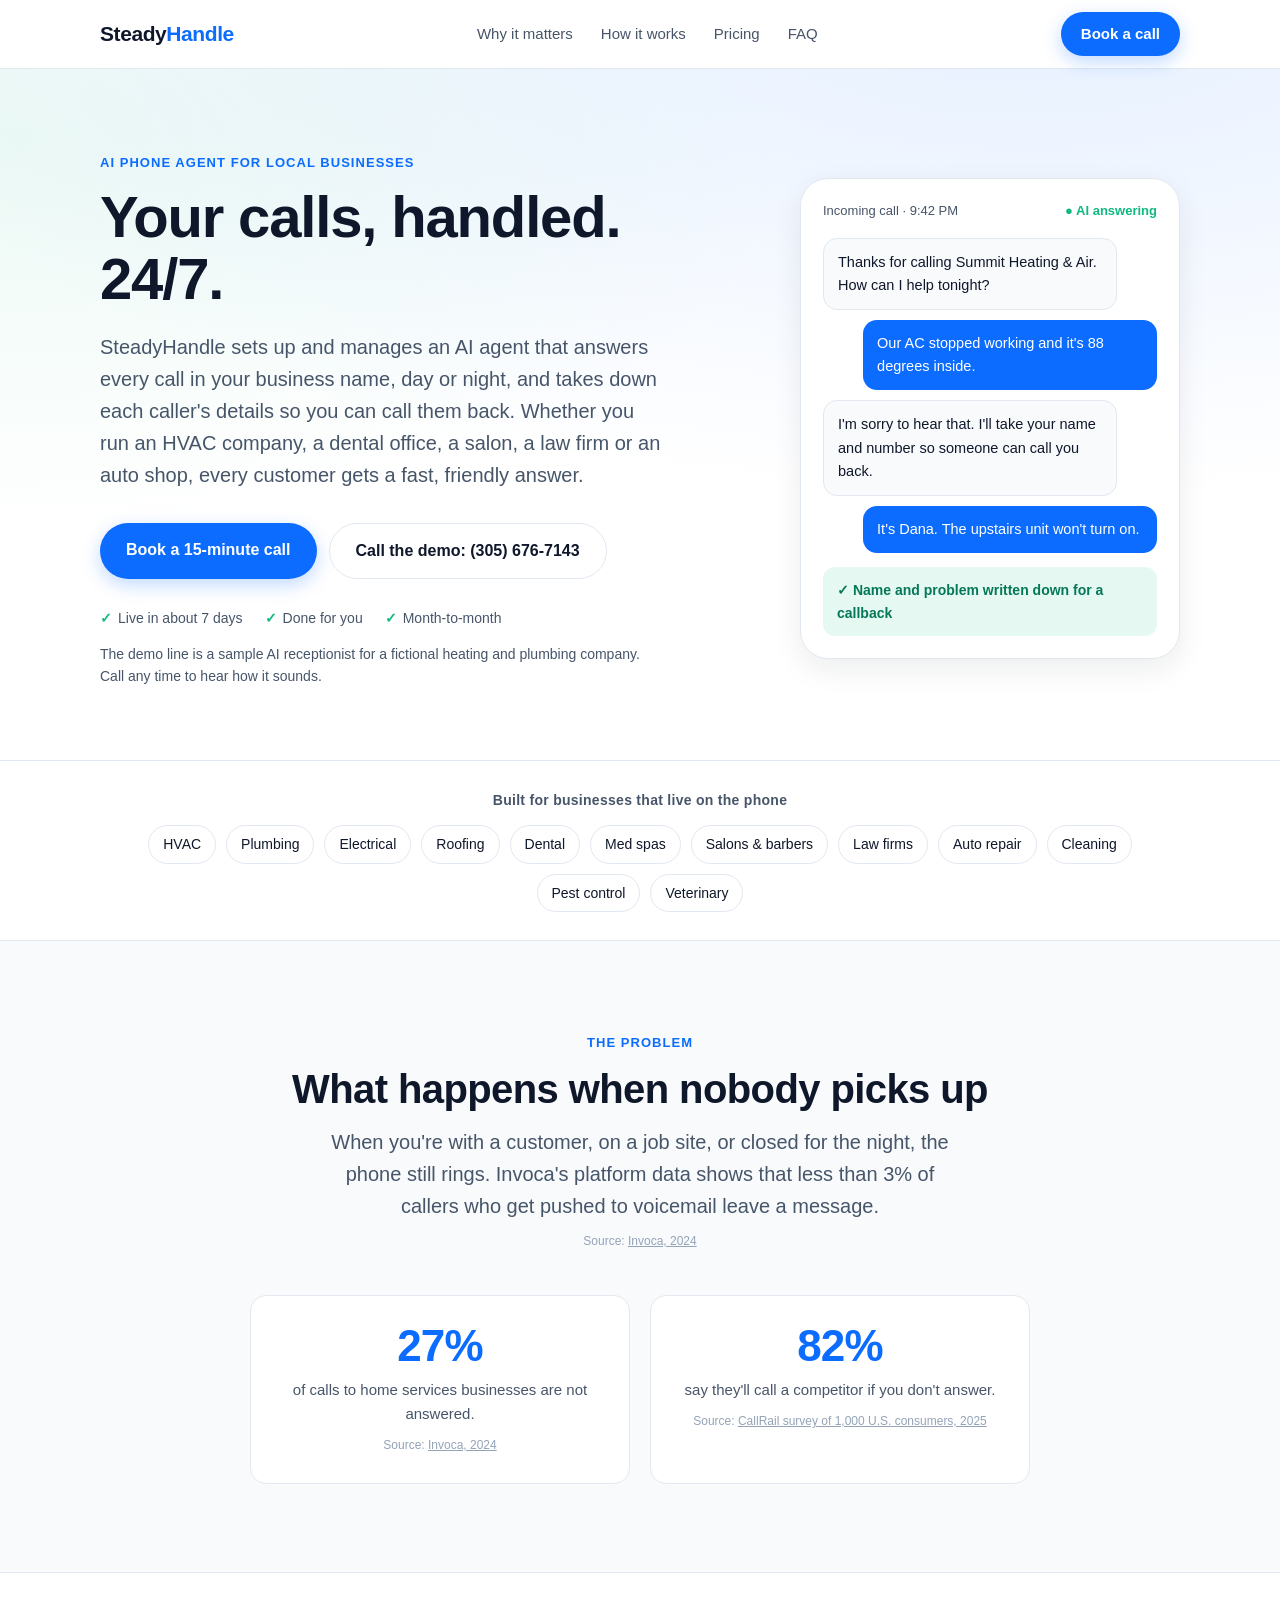
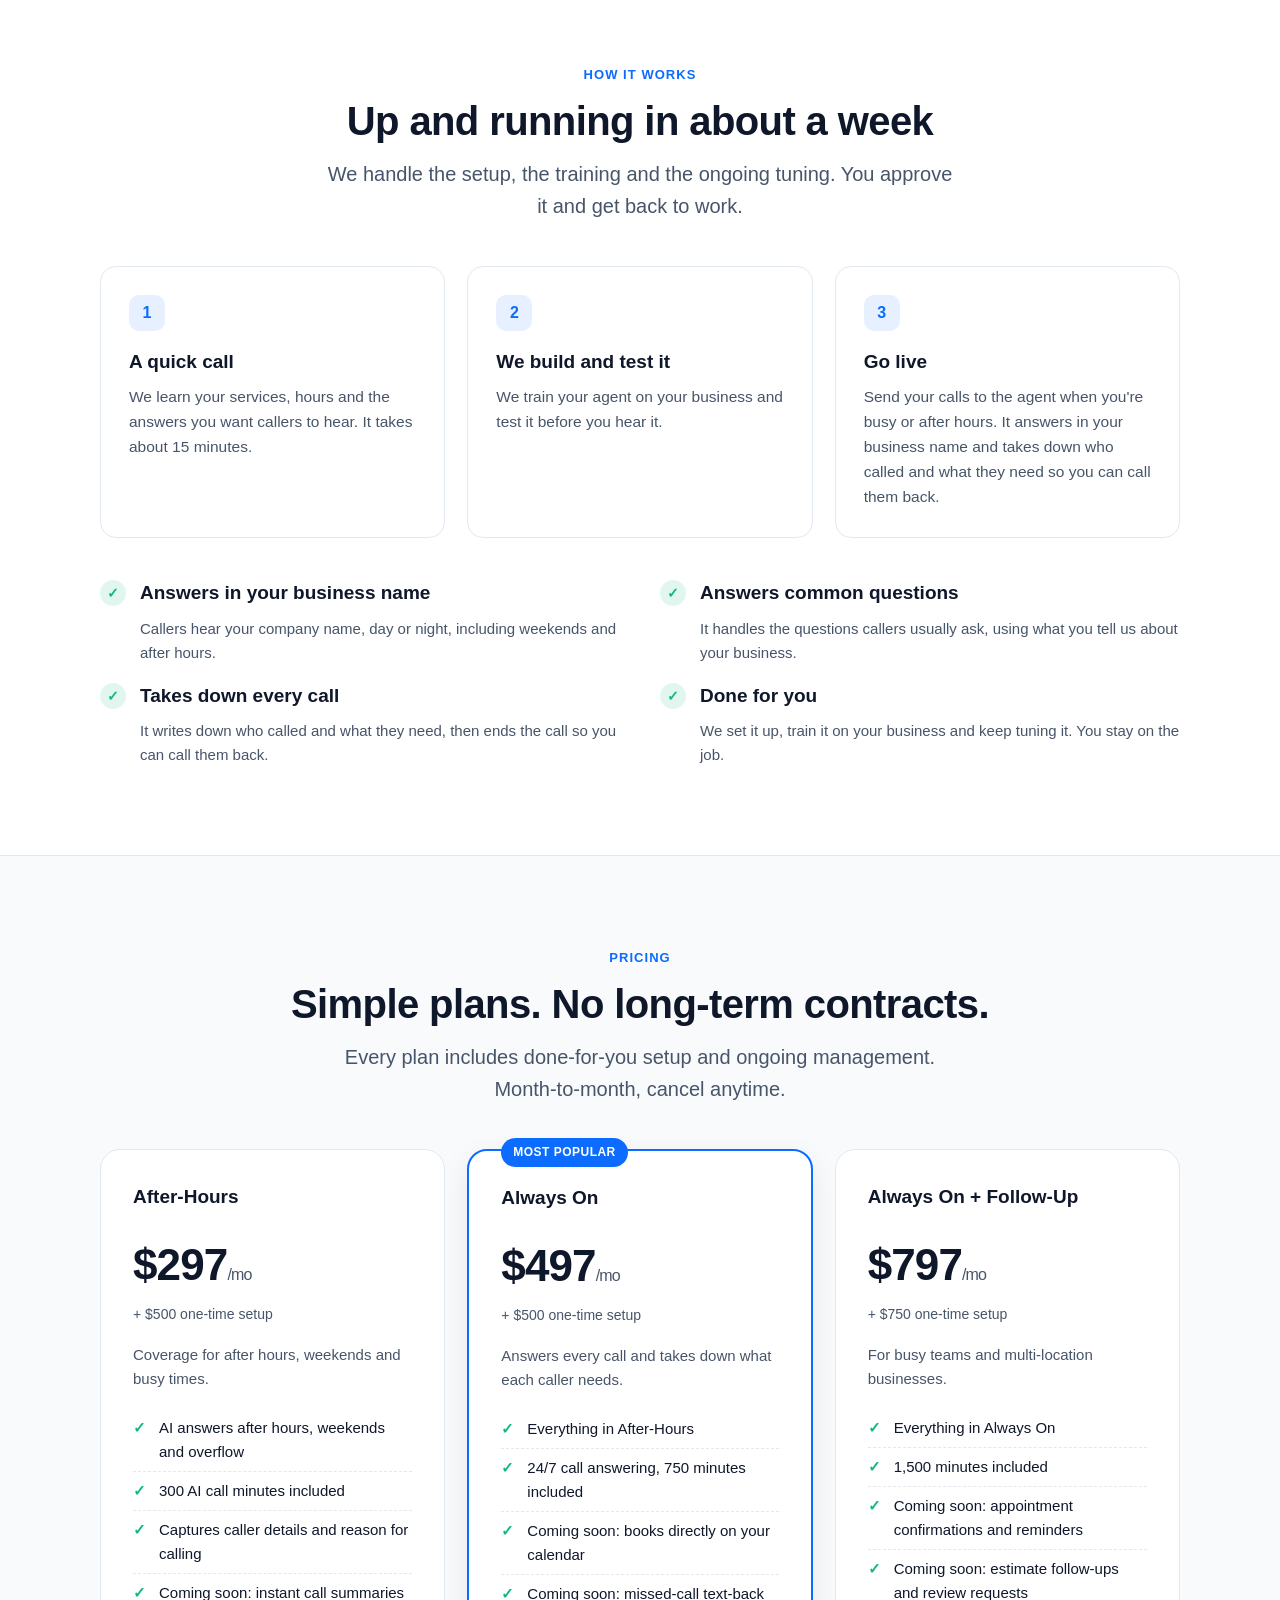
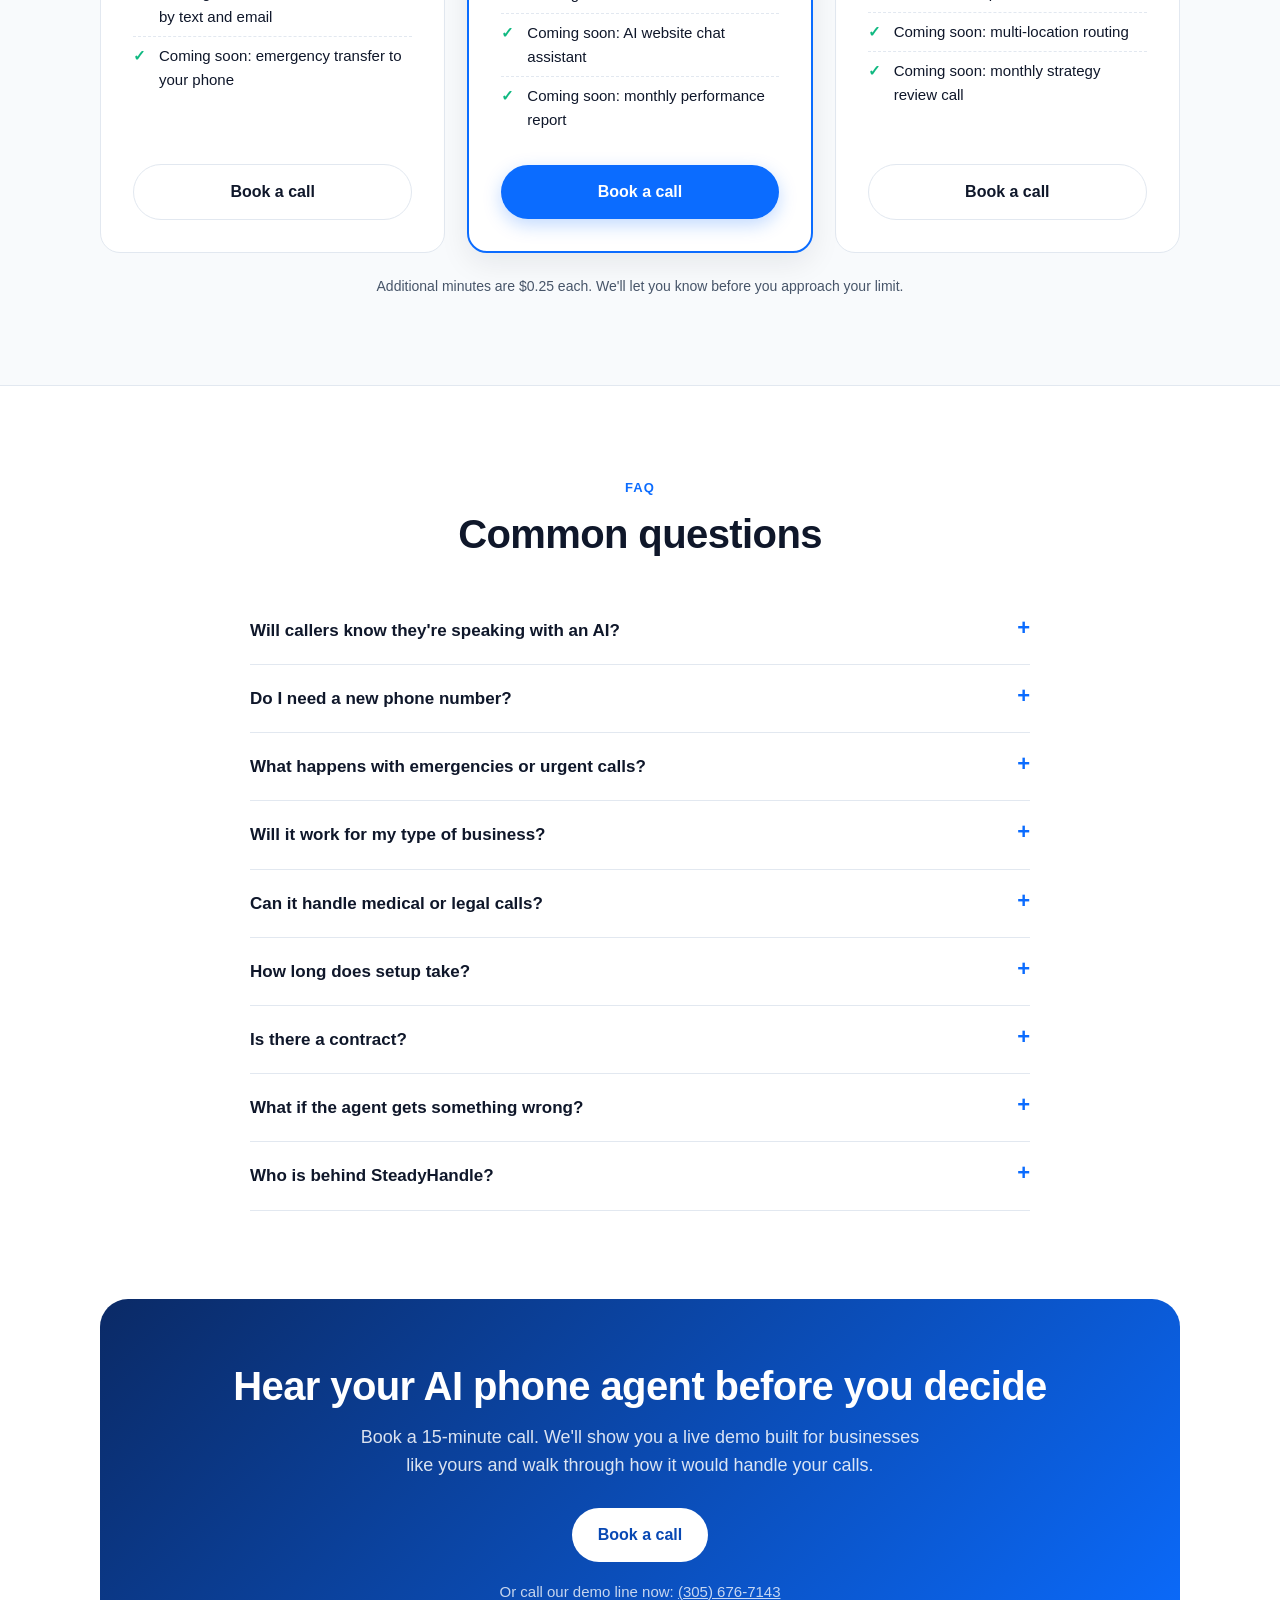
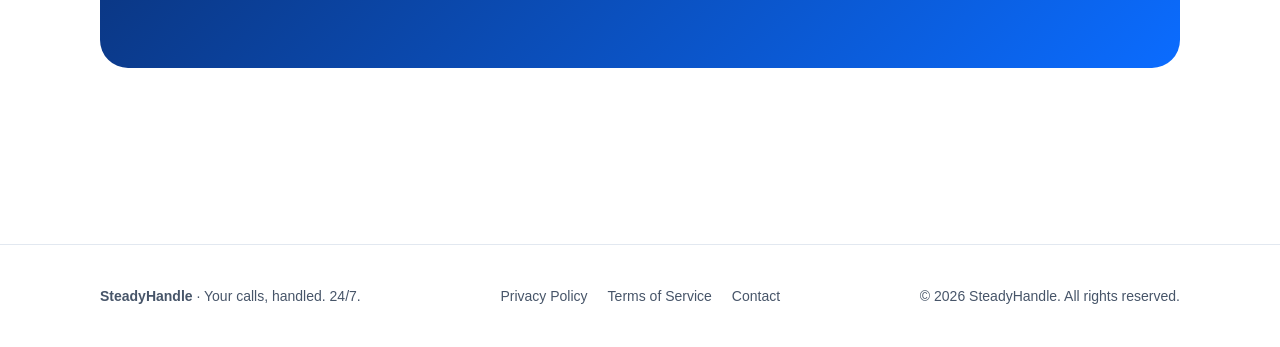
==== commit 1bd63658: "Remove three more unverified claims from the homepage. Drop the dozens-of-scenarios testing line, th" ====
--- a/index.html
+++ b/index.html
@@ -216,7 +216,7 @@
     </div>
     <div class="grid3">
       <div class="card"><div class="num">1</div><h3>A quick call</h3><p>We learn your services, hours and the answers you want callers to hear. It takes about 15 minutes.</p></div>
-      <div class="card"><div class="num">2</div><h3>We build and test it</h3><p>We train your agent on your business and test it on dozens of real-world scenarios before you hear it.</p></div>
+      <div class="card"><div class="num">2</div><h3>We build and test it</h3><p>We train your agent on your business and test it before you hear it.</p></div>
       <div class="card"><div class="num">3</div><h3>Go live</h3><p>Send your calls to the agent when you're busy or after hours. It answers in your business name and takes down who called and what they need so you can call them back.</p></div>
     </div>
     <div class="features">
@@ -262,7 +262,7 @@
           <li>Coming soon: books directly on your calendar</li>
           <li>Coming soon: missed-call text-back</li>
           <li>Coming soon: AI website chat assistant</li>
-          <li>Monthly performance report</li>
+          <li>Coming soon: monthly performance report</li>
         </ul>
         <a href="https://cal.com/steadyhandle/intro" target="_blank" rel="noopener" class="btn">Book a call</a>
       </div>
@@ -276,8 +276,8 @@
           <li>1,500 minutes included</li>
           <li>Coming soon: appointment confirmations and reminders</li>
           <li>Coming soon: estimate follow-ups and review requests</li>
-          <li>Multi-location routing</li>
-          <li>Monthly strategy review call</li>
+          <li>Coming soon: multi-location routing</li>
+          <li>Coming soon: monthly strategy review call</li>
         </ul>
         <a href="https://cal.com/steadyhandle/intro" target="_blank" rel="noopener" class="btn ghost">Book a call</a>
       </div>
@@ -294,7 +294,7 @@
     </div>
     <div class="faq">
       <details><summary>Will callers know they're speaking with an AI?</summary><p>Yes. Your agent introduces itself as an AI assistant for your business. Callers get a fast, friendly answer instead of voicemail, and the agent takes down their details so you can call them back.</p></details>
-      <details><summary>Do I need a new phone number?</summary><p>No. Keep your existing number and send calls to your agent when you can't answer or after hours. We can also provide a new local number if you prefer.</p></details>
+      <details><summary>Do I need a new phone number?</summary><p>No. Keep your existing number and send calls to your agent when you can't answer or after hours.</p></details>
       <details><summary>What happens with emergencies or urgent calls?</summary><p>The agent takes down who called and what they need, then ends the call, including when the caller says it is urgent. It cannot contact emergency services. Anyone with a medical, fire, safety or other emergency should hang up and call 911.</p></details>
       <details><summary>Will it work for my type of business?</summary><p>If customers call you to ask questions or request service, yes. The agent answers in your business name and takes down who called and what they need so you can call them back. We tailor it to your industry, whether that's a service visit, a cleaning, a consultation or a haircut.</p></details>
       <details><summary>Can it handle medical or legal calls?</summary><p>The agent can answer general questions and take down who called and what they need. It does not give medical or legal advice. Practices that need HIPAA-compliant handling should mention it on our call so we can set things up correctly.</p></details>
